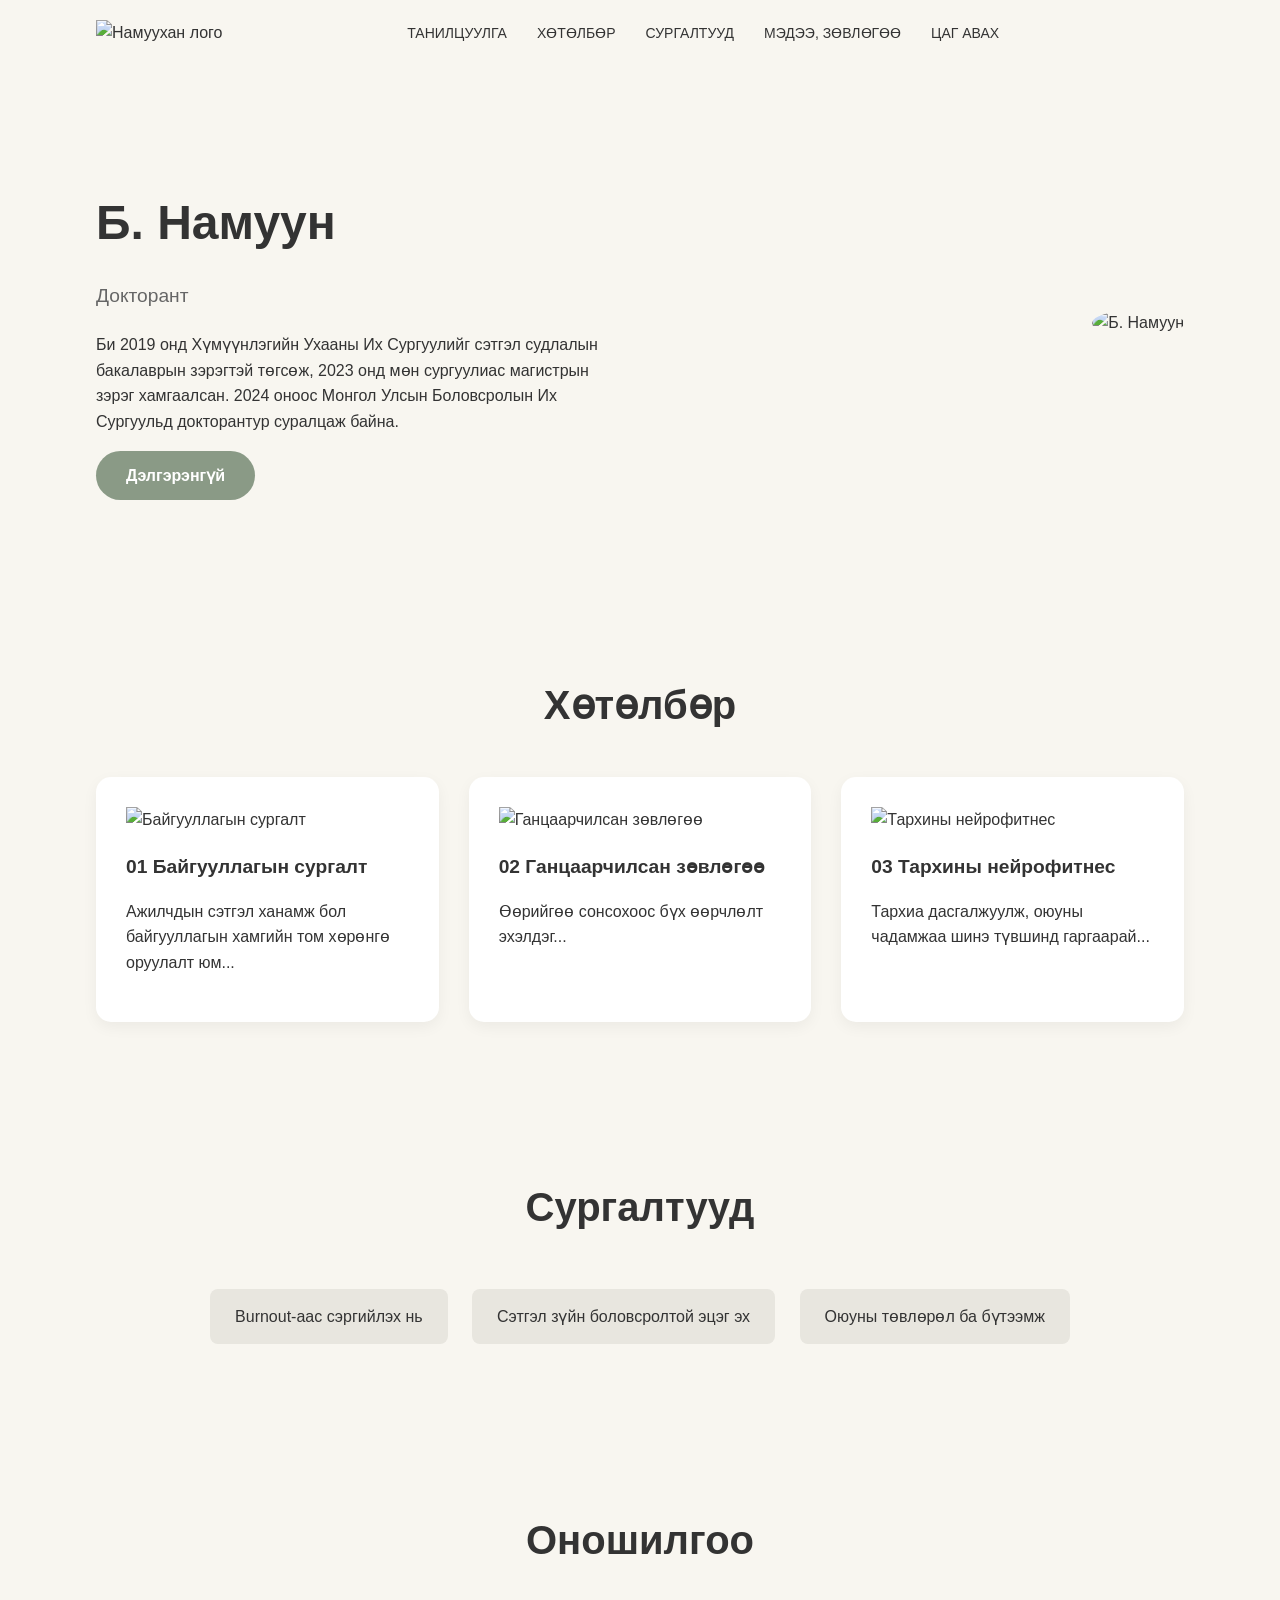
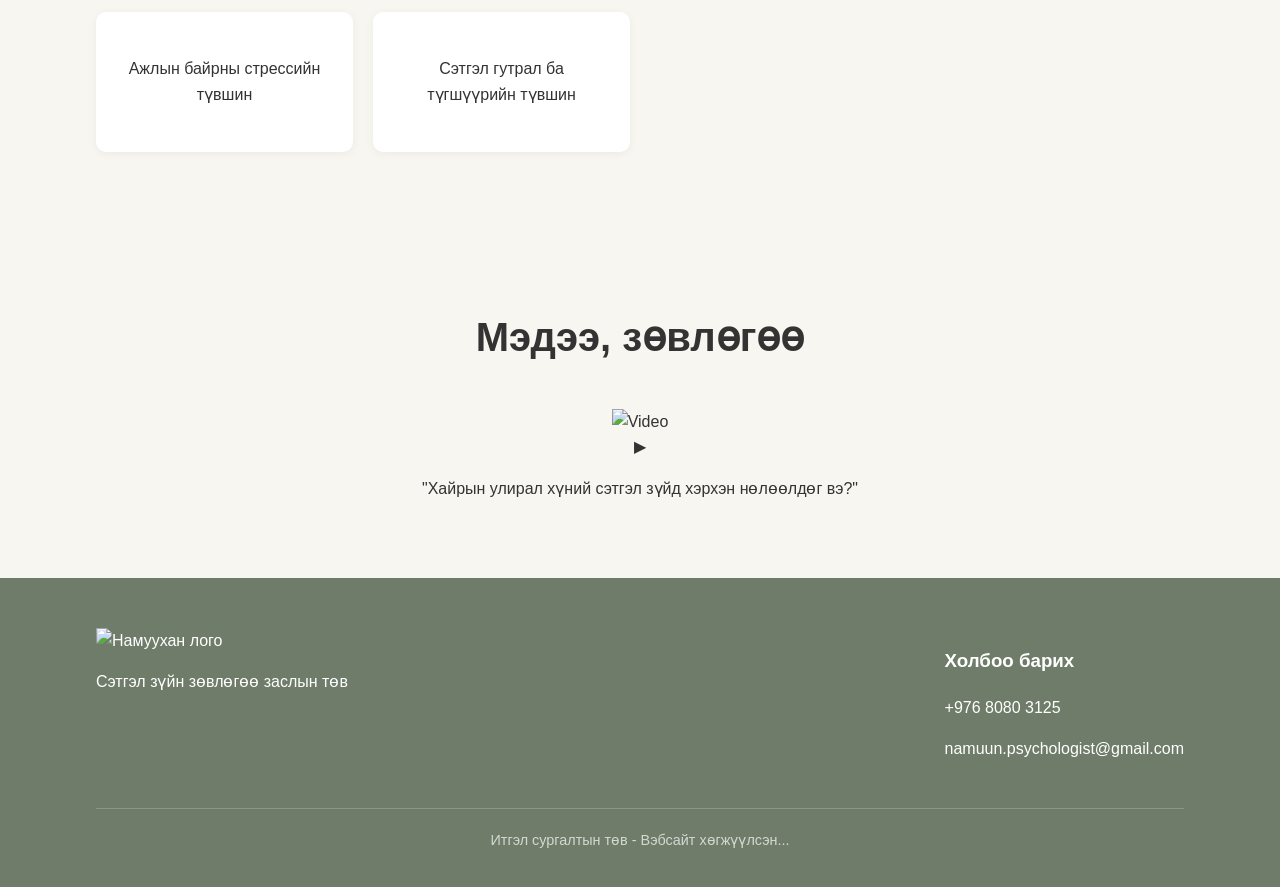
==== index.html @ 236f8590 "Fix file names and directory structure" ====
<!DOCTYPE html>
<html lang="mn">
<head>
    <meta charset="UTF-8">
    <meta name="viewport" content="width=device-width, initial-scale=1.0">
    <title>Намуухан Сэтгэл Зүйн Зөвлөгөө Заслын Төв</title>
    <link rel="stylesheet" href="style.css">
</head>
<body>

    <!-- Толгойн хэсэг (Header & Navigation) -->
    <header>
        <div class="container">
            <div class="logo">
                <img src="logo.png" alt="Намуухан лого"> <!-- Логоны зургийг энд оруулна -->
            </div>
            <nav>
                <ul>
                    <li><a href="#about">Танилцуулга</a></li>
                    <li><a href="#program">Хөтөлбөр</a></li>
                    <li><a href="#training">Сургалтууд</a></li>
                    <li><a href="#news">Мэдээ, зөвлөгөө</a></li>
                    <li><a href="#contact">Цаг авах</a></li>
                </ul>
            </nav>
            <div class="social-icons">
                 <!-- Сошиал медиа айконууд -->
                <a href="#"><i class="fab fa-facebook-f"></i></a>
                <a href="#"><i class="fab fa-instagram"></i></a>
            </div>
        </div>
    </header>

    <!-- Үндсэн хэсэг (Hero Section / Slider) -->
    <section id="hero">
        <div class="container hero-content">
             <div class="text-content">
                <h1>Б. Намуун</h1>
                <p class="subtitle">Докторант</p>
                <p>Би 2019 онд Хүмүүнлэгийн Ухааны Их Сургуулийг сэтгэл судлалын бакалаврын зэрэгтэй төгсөж, 2023 онд мөн сургуулиас магистрын зэрэг хамгаалсан. 2024 оноос Монгол Улсын Боловсролын Их Сургуульд докторантур суралцаж байна.</p>
                <a href="#" class="btn">Дэлгэрэнгүй</a>
             </div>
             <div class="image-content">
                 <img src="profile-image.png" alt="Б. Намуун"> <!-- Зургийг энд оруулна -->
             </div>
        </div>
        <!-- Слайдерын цэгүүд -->
        <div class="slider-dots">
            <span class="dot active"></span>
            <span class="dot"></span>
            <span class="dot"></span>
        </div>
    </section>

    <!-- Хөтөлбөр хэсэг (Programs) -->
    <section id="program">
        <div class="container">
            <h2>Хөтөлбөр</h2>
            <div class="program-grid">
                <!-- Хөтөлбөр 1 -->
                <div class="program-card">
                    <div class="icon">
                        <img src="icon1.png" alt="Байгууллагын сургалт"> <!-- Айкон зураг -->
                    </div>
                    <h3>01 Байгууллагын сургалт</h3>
                    <p>Ажилчдын сэтгэл ханамж бол байгууллагын хамгийн том хөрөнгө оруулалт юм...</p>
                </div>
                <!-- Хөтөлбөр 2 -->
                <div class="program-card">
                    <div class="icon">
                        <img src="icon2.png" alt="Ганцаарчилсан зөвлөгөө"> <!-- Айкон зураг -->
                    </div>
                    <h3>02 Ганцаарчилсан зөвлөгөө</h3>
                    <p>Өөрийгөө сонсохоос бүх өөрчлөлт эхэлдэг...</p>
                </div>
                <!-- Хөтөлбөр 3 -->
                <div class="program-card">
                    <div class="icon">
                        <img src="icon3.png" alt="Тархины нейрофитнес"> <!-- Айкон зураг -->
                    </div>
                    <h3>03 Тархины нейрофитнес</h3>
                    <p>Тархиа дасгалжуулж, оюуны чадамжаа шинэ түвшинд гаргаарай...</p>
                </div>
            </div>
        </div>
    </section>

    <!-- Сургалтууд хэсэг (Trainings) -->
    <section id="training">
        <div class="container">
             <h2>Сургалтууд</h2>
             <div class="training-buttons">
                 <a href="#" class="btn-outline">Burnout-аас сэргийлэх нь</a>
                 <a href="#" class="btn-outline">Сэтгэл зүйн боловсролтой эцэг эх</a>
                 <a href="#" class="btn-outline">Оюуны төвлөрөл ба бүтээмж</a>
                 <!-- Бусад товчнуудыг энд нэмнэ -->
             </div>
        </div>
    </section>

    <!-- Оношилгоо хэсэг (Diagnostics) -->
    <section id="diagnostics">
        <div class="container">
            <h2>Оношилгоо</h2>
            <div class="diagnostics-grid">
                <!-- Оношилгооны картууд -->
                <div class="diagnostic-card">Ажлын байрны стрессийн түвшин</div>
                <div class="diagnostic-card">Сэтгэл гутрал ба түгшүүрийн түвшин</div>
                <!-- Бусад картуудыг энд нэмнэ -->
            </div>
        </div>
    </section>

    <!-- Мэдээ, зөвлөгөө хэсэг (News & Tips) -->
    <section id="news">
        <div class="container">
            <h2>Мэдээ, зөвлөгөө</h2>
            <div class="news-slider">
                 <!-- Бичлэгүүдийн картууд -->
                 <div class="video-card">
                     <div class="video-thumbnail">
                         <img src="video1.jpg" alt="Video">
                         <div class="play-btn">▶</div>
                     </div>
                     <div class="video-info">
                         <p>"Хайрын улирал хүний сэтгэл зүйд хэрхэн нөлөөлдөг вэ?"</p>
                     </div>
                 </div>
                 <!-- Бусад картуудыг энд нэмнэ -->
            </div>
        </div>
    </section>

    <!-- Хөл хэсэг (Footer) -->
    <footer>
        <div class="container footer-content">
            <div class="footer-logo">
                 <img src="logo-white.png" alt="Намуухан лого">
                 <p>Сэтгэл зүйн зөвлөгөө заслын төв</p>
            </div>
            <div class="contact-info">
                <h3>Холбоо барих</h3>
                <p><i class="fas fa-phone"></i> +976 8080 3125</p>
                <p><i class="fas fa-envelope"></i> namuun.psychologist@gmail.com</p>
            </div>
        </div>
        <div class="footer-bottom">
            <p>Итгэл сургалтын төв - Вэбсайт хөгжүүлсэн...</p>
        </div>
    </footer>

</body>
</html>
---- style.css ----
/* Үндсэн тохиргоо */
:root {
    --primary-color: #f8f6f0; /* Дэвсгэр өнгө */
    --text-color: #333;
    --accent-color: #8a9a86; /* Ногоон туяатай өнгө */
    --bg-dark: #6e7c69; /* Footer өнгө */
}

body {
    font-family: 'Segoe UI', Tahoma, Geneva, Verdana, sans-serif;
    margin: 0;
    padding: 0;
    background-color: var(--primary-color);
    color: var(--text-color);
    line-height: 1.6;
}

.container {
    width: 85%;
    max-width: 1200px;
    margin: 0 auto;
}

/* Header */
header {
    padding: 20px 0;
    background-color: transparent;
}

header .container {
    display: flex;
    justify-content: space-between;
    align-items: center;
}

header nav ul {
    list-style: none;
    display: flex;
    gap: 30px;
    margin: 0;
    padding: 0;
}

header nav a {
    text-decoration: none;
    color: var(--text-color);
    font-weight: 500;
    font-size: 14px;
    text-transform: uppercase;
}

/* Товчлуурууд */
.btn {
    display: inline-block;
    padding: 12px 30px;
    background-color: var(--accent-color);
    color: white;
    text-decoration: none;
    border-radius: 25px;
    font-weight: bold;
}

.btn-outline {
    display: inline-block;
    padding: 15px 25px;
    background-color: #e8e6df;
    color: var(--text-color);
    text-decoration: none;
    border-radius: 8px;
    margin: 10px;
    text-align: center;
    border: none;
}

/* Hero Section */
#hero {
    padding: 80px 0;
}

.hero-content {
    display: flex;
    align-items: center;
    justify-content: space-between;
}

.hero-content .text-content {
    flex: 1;
    padding-right: 50px;
}

.hero-content h1 {
    font-size: 3rem;
    margin-bottom: 5px;
}

.hero-content .subtitle {
    font-size: 1.2rem;
    color: #666;
    margin-bottom: 20px;
}

.hero-content .image-content {
    flex: 1;
    text-align: right;
}

.hero-content .image-content img {
    max-width: 100%;
    border-radius: 50%; /* Зууван дугуй хэлбэр оруулах */
}

/* Хөтөлбөр хэсэг */
#program, #training, #diagnostics, #news {
    padding: 60px 0;
    text-align: center;
}

h2 {
    font-size: 2.5rem;
    margin-bottom: 40px;
}

.program-grid {
    display: flex;
    gap: 30px;
    justify-content: center;
}

.program-card {
    background: white;
    padding: 30px;
    border-radius: 15px;
    box-shadow: 0 5px 15px rgba(0,0,0,0.05);
    flex: 1;
    text-align: left;
}

.program-card h3 {
    font-size: 1.2rem;
    margin-bottom: 15px;
}

/* Оношилгоо хэсэг */
.diagnostics-grid {
    display: grid;
    grid-template-columns: repeat(4, 1fr);
    gap: 20px;
}

.diagnostic-card {
    background: white;
    padding: 20px;
    border-radius: 10px;
    box-shadow: 0 2px 10px rgba(0,0,0,0.05);
    display: flex;
    align-items: center;
    justify-content: center;
    height: 100px;
}

/* Footer */
footer {
    background-color: var(--bg-dark);
    color: white;
    padding: 50px 0 20px;
}

.footer-content {
    display: flex;
    justify-content: space-between;
    border-bottom: 1px solid rgba(255,255,255,0.2);
    padding-bottom: 30px;
    margin-bottom: 20px;
}

.footer-bottom {
    text-align: center;
    font-size: 0.9rem;
    opacity: 0.7;
}
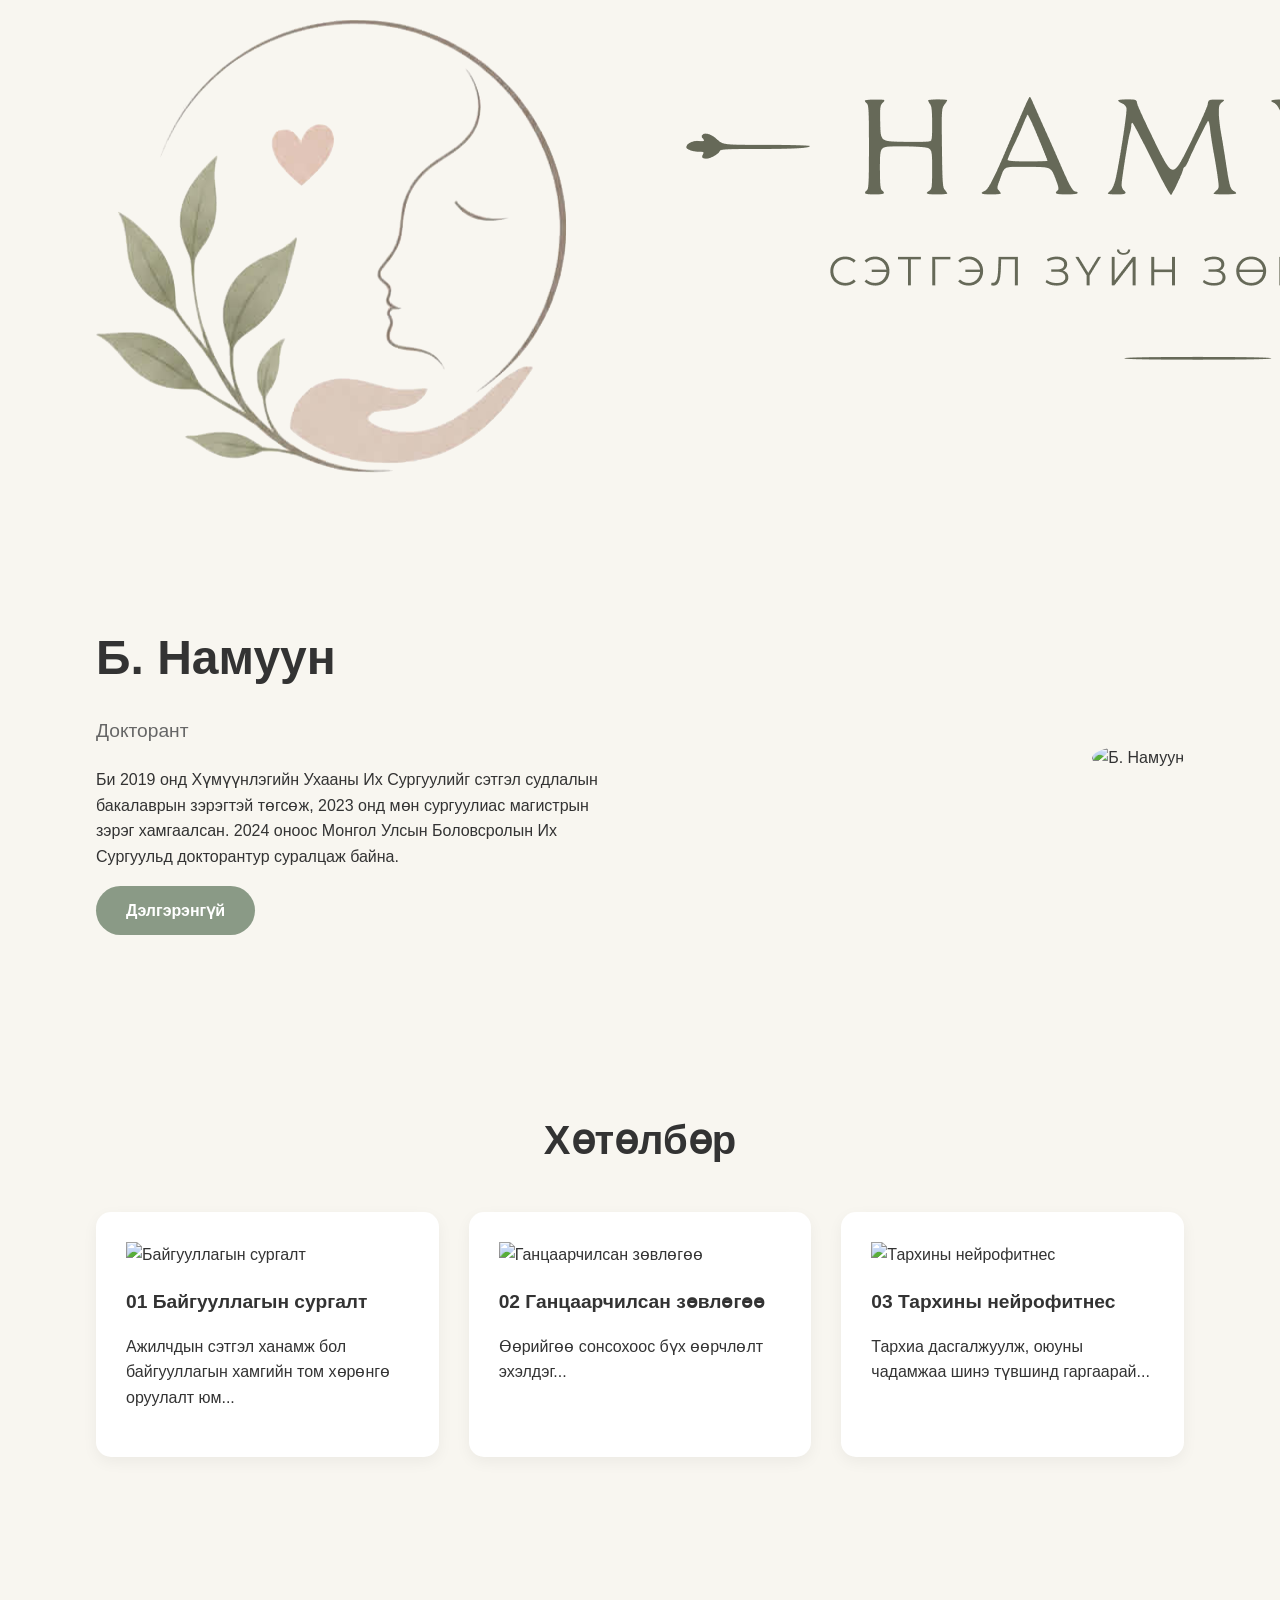
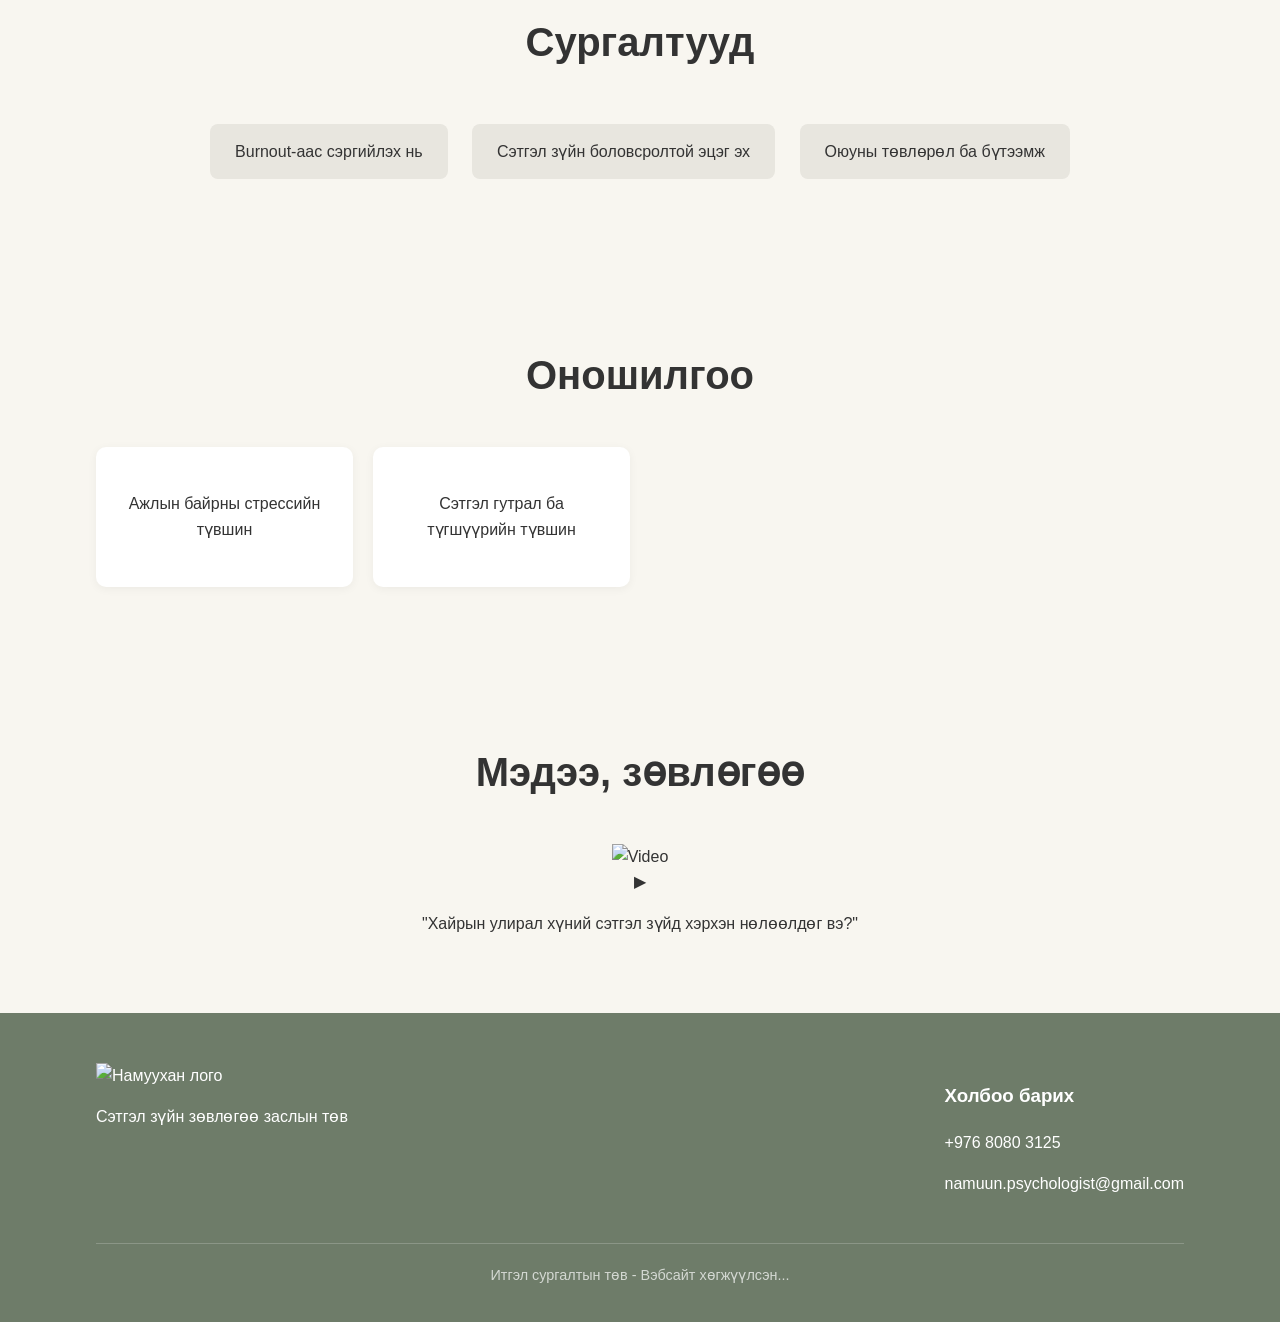
==== commit 5dcf3deb: "Update image file names and HTML paths" ====
--- a/index.html
+++ b/index.html
@@ -12,7 +12,7 @@
     <header>
         <div class="container">
             <div class="logo">
-                <img src="logo.png" alt="Намуухан лого"> <!-- Логоны зургийг энд оруулна -->
+                <img src="photo/logo.png" alt="Намуухан лого">
             </div>
             <nav>
                 <ul>
@@ -41,7 +41,7 @@
                 <a href="#" class="btn">Дэлгэрэнгүй</a>
              </div>
              <div class="image-content">
-                 <img src="profile-image.png" alt="Б. Намуун"> <!-- Зургийг энд оруулна -->
+                 <img src="photo/namuun.png" alt="Б. Намуун">
              </div>
         </div>
         <!-- Слайдерын цэгүүд -->
@@ -60,7 +60,7 @@
                 <!-- Хөтөлбөр 1 -->
                 <div class="program-card">
                     <div class="icon">
-                        <img src="icon1.png" alt="Байгууллагын сургалт"> <!-- Айкон зураг -->
+                        <img src="photo/training.png" alt="Байгууллагын сургалт">
                     </div>
                     <h3>01 Байгууллагын сургалт</h3>
                     <p>Ажилчдын сэтгэл ханамж бол байгууллагын хамгийн том хөрөнгө оруулалт юм...</p>
@@ -68,7 +68,7 @@
                 <!-- Хөтөлбөр 2 -->
                 <div class="program-card">
                     <div class="icon">
-                        <img src="icon2.png" alt="Ганцаарчилсан зөвлөгөө"> <!-- Айкон зураг -->
+                        <img src="photo/consulting.png" alt="Ганцаарчилсан зөвлөгөө">
                     </div>
                     <h3>02 Ганцаарчилсан зөвлөгөө</h3>
                     <p>Өөрийгөө сонсохоос бүх өөрчлөлт эхэлдэг...</p>
@@ -76,7 +76,7 @@
                 <!-- Хөтөлбөр 3 -->
                 <div class="program-card">
                     <div class="icon">
-                        <img src="icon3.png" alt="Тархины нейрофитнес"> <!-- Айкон зураг -->
+                        <img src="photo/neuro.png" alt="Тархины нейрофитнес">
                     </div>
                     <h3>03 Тархины нейрофитнес</h3>
                     <p>Тархиа дасгалжуулж, оюуны чадамжаа шинэ түвшинд гаргаарай...</p>
--- a/style.css
+++ b/style.css
@@ -177,4 +177,22 @@
     text-align: center;
     font-size: 0.9rem;
     opacity: 0.7;
+}
+
+/* 1. Анхны байдал болон зөөлөн шилжилт хийх тохиргоо */
+.course-item {
+    background-color: #e9e8e3; /* Одоо байгаа цайвар өнгө */
+    color: #333333; /* Текстийн өнгө */
+    padding: 20px 24px;
+    border-radius: 12px;
+    cursor: pointer; /* Маус очиход заагч гарын дүрстэй болох */
+    transition: all 0.3s ease; /* Өнгө ба хөдөлгөөн зөөлөн шилжих хугацаа */
+}
+
+/* 2. Маус очих (Hover) үеийн өнгө болон эффект */
+.course-item:hover {
+    background-color: #768879; /* Хулгана очиход солигдох ногоон эсвэл бараан өнгө */
+    color: #ffffff; /* Текстийн өнгө цагаан болж өөрчлөгдөх */
+    transform: translateY(-4px); /* Бага зэрэг дээшээ өргөгдөх эффект */
+    box-shadow: 0 6px 16px rgba(0, 0, 0, 0.1); /* Үл мэдэг сүүдэр суулгах */
 }
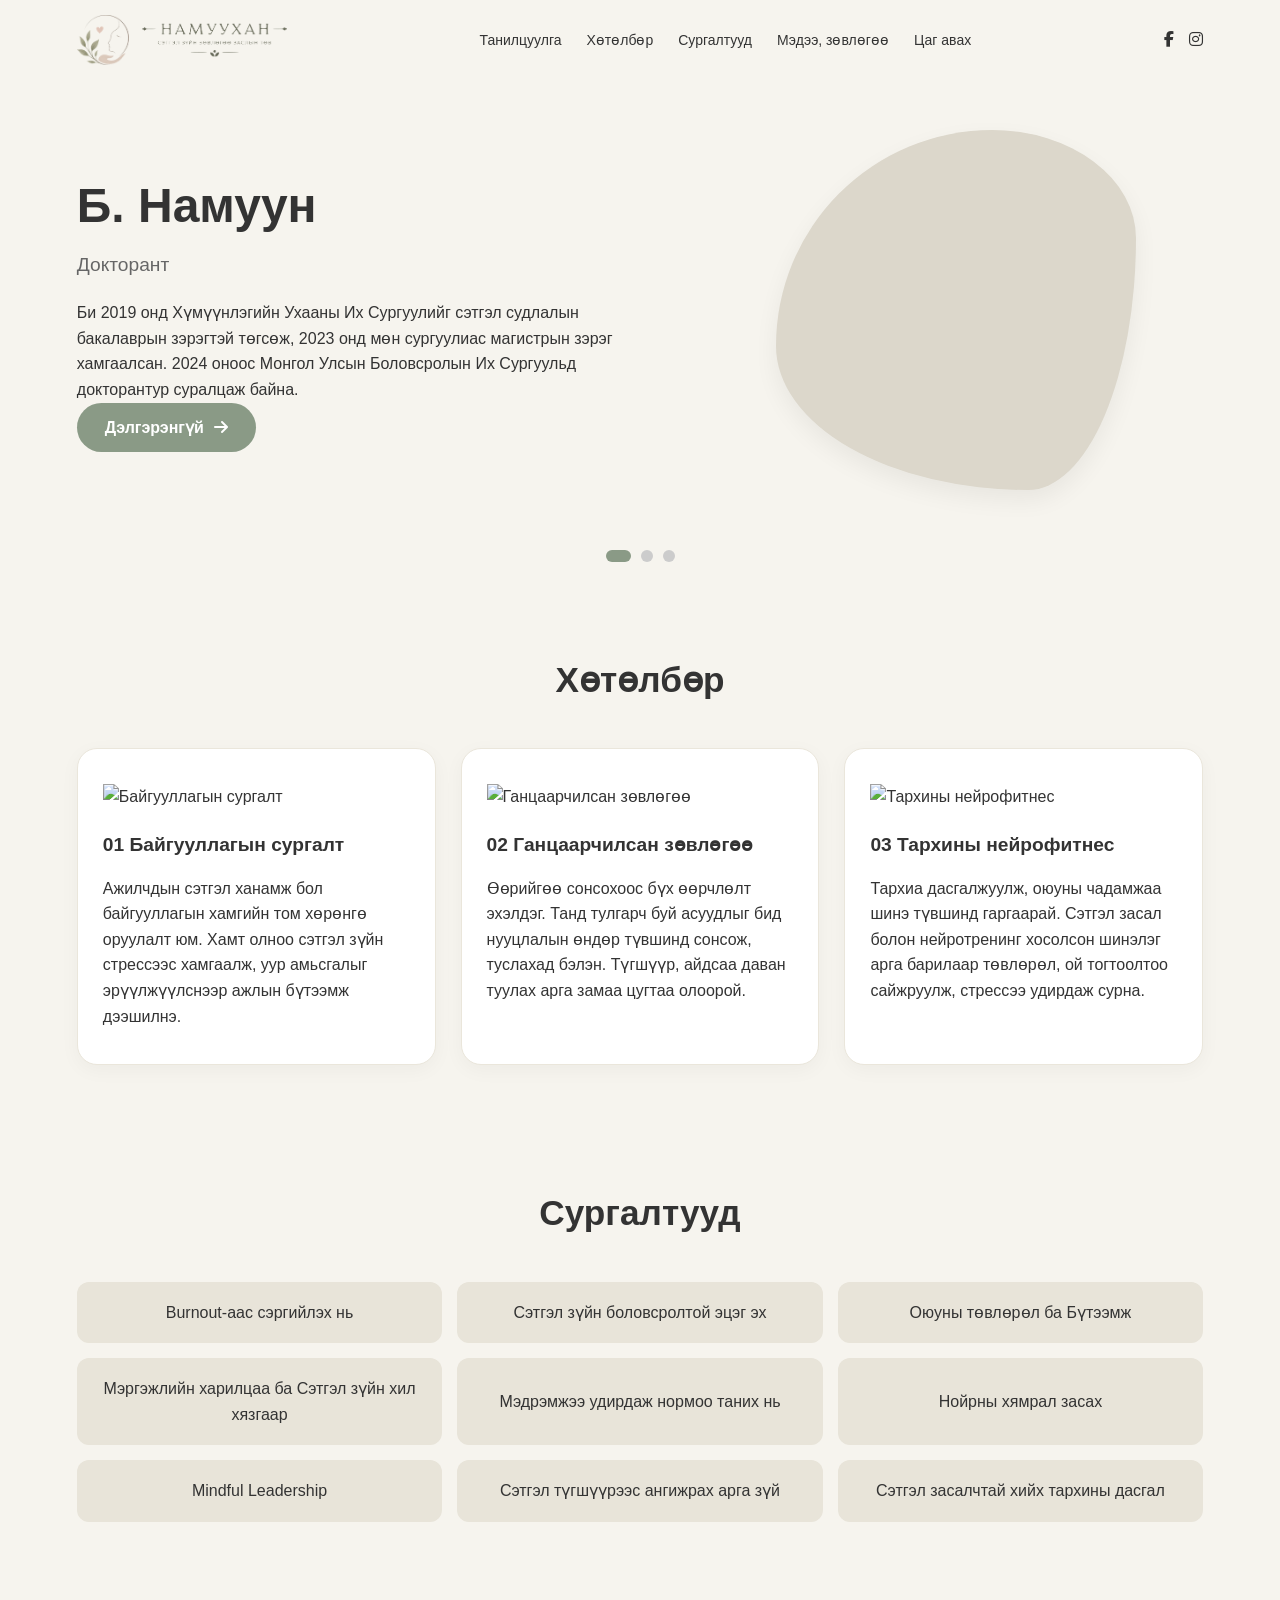
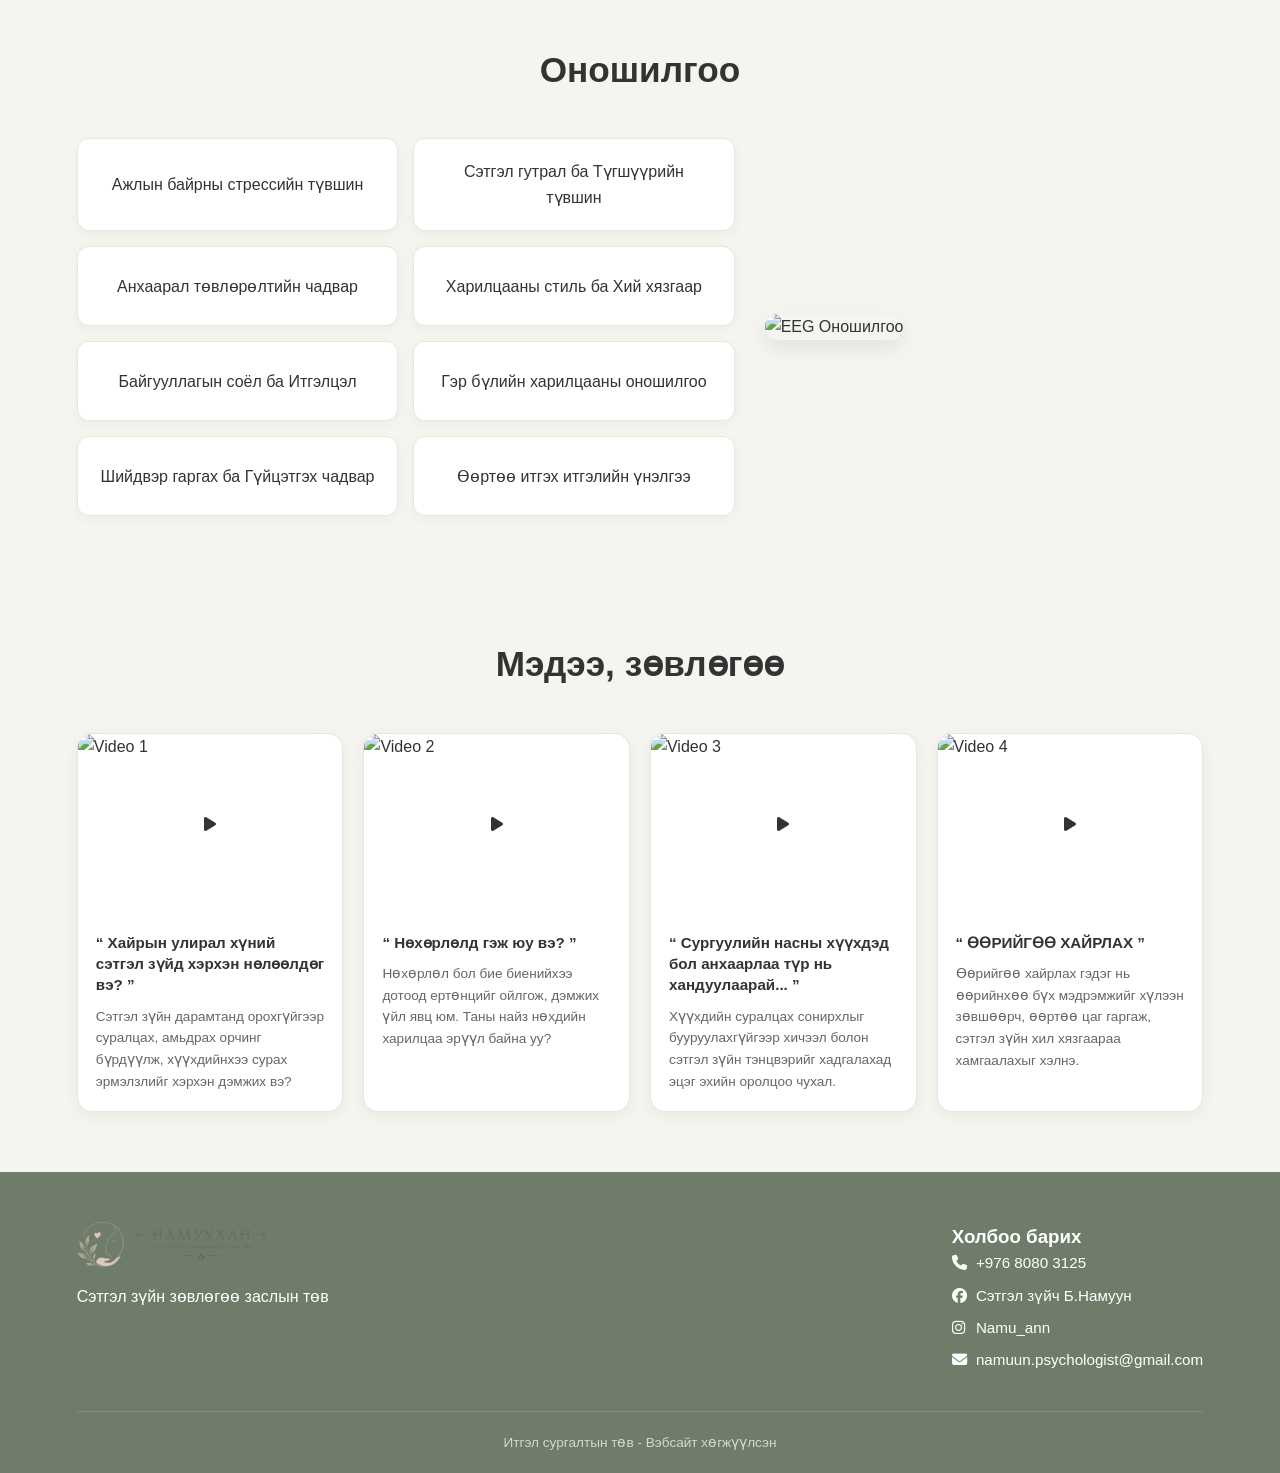
==== commit 17b1f544: "Complete redesign and functional slider" ====
--- a/index.html
+++ b/index.html
@@ -4,6 +4,8 @@
     <meta charset="UTF-8">
     <meta name="viewport" content="width=device-width, initial-scale=1.0">
     <title>Намуухан Сэтгэл Зүйн Зөвлөгөө Заслын Төв</title>
+    <!-- FontAwesome Айкон санг холбох -->
+    <link rel="stylesheet" href="https://cdnjs.cloudflare.com/ajax/libs/font-awesome/6.4.0/css/all.min.css">
     <link rel="stylesheet" href="style.css">
 </head>
 <body>
@@ -16,39 +18,77 @@
             </div>
             <nav>
                 <ul>
-                    <li><a href="#about">Танилцуулга</a></li>
+                    <li><a href="#hero">Танилцуулга</a></li>
                     <li><a href="#program">Хөтөлбөр</a></li>
                     <li><a href="#training">Сургалтууд</a></li>
                     <li><a href="#news">Мэдээ, зөвлөгөө</a></li>
-                    <li><a href="#contact">Цаг авах</a></li>
+                    <li><a href="https://docs.google.com/forms/d/e/1FAIpQLScm4KxN1kS_x_J6R3W-R_2_S1_1_S_S_S_S_S/viewform" target="_blank" class="nav-contact-btn">Цаг авах</a></li>
                 </ul>
             </nav>
             <div class="social-icons">
-                 <!-- Сошиал медиа айконууд -->
-                <a href="#"><i class="fab fa-facebook-f"></i></a>
-                <a href="#"><i class="fab fa-instagram"></i></a>
+                <a href="https://facebook.com" target="_blank"><i class="fab fa-facebook-f"></i></a>
+                <a href="https://instagram.com" target="_blank"><i class="fab fa-instagram"></i></a>
             </div>
         </div>
     </header>
 
     <!-- Үндсэн хэсэг (Hero Section / Slider) -->
     <section id="hero">
-        <div class="container hero-content">
-             <div class="text-content">
-                <h1>Б. Намуун</h1>
-                <p class="subtitle">Докторант</p>
-                <p>Би 2019 онд Хүмүүнлэгийн Ухааны Их Сургуулийг сэтгэл судлалын бакалаврын зэрэгтэй төгсөж, 2023 онд мөн сургуулиас магистрын зэрэг хамгаалсан. 2024 оноос Монгол Улсын Боловсролын Их Сургуульд докторантур суралцаж байна.</p>
-                <a href="#" class="btn">Дэлгэрэнгүй</a>
-             </div>
-             <div class="image-content">
-                 <img src="photo/namuun.png" alt="Б. Намуун">
-             </div>
-        </div>
+        <div class="container hero-slider-container">
+            <!-- Слайд 1: Профайл -->
+            <div class="hero-slide active">
+                <div class="text-content">
+                    <h1>Б. Намуун</h1>
+                    <p class="subtitle">Докторант</p>
+                    <p>Би 2019 онд Хүмүүнлэгийн Ухааны Их Сургуулийг сэтгэл судлалын бакалаврын зэрэгтэй төгсөж, 2023 онд мөн сургуулиас магистрын зэрэг хамгаалсан. 2024 оноос Монгол Улсын Боловсролын Их Сургуульд докторантур суралцаж байна.</p>
+                    <a href="#program" class="btn">Дэлгэрэнгүй <i class="fas fa-arrow-right"></i></a>
+                </div>
+                <div class="image-content">
+                    <div class="blob-frame">
+                        <img src="photo/namuun.png" alt="Б. Намуун">
+                    </div>
+                </div>
+            </div>
+
+            <!-- Слайд 2: Сэтгэл зүйн ярилцлага -->
+            <div class="hero-slide">
+                <div class="text-content">
+                    <h2>Сэтгэл зүйтэйгээ ярилцах нь дотор хүнтэйгээ холбогдох эхний алхам юм.</h2>
+                    <ul class="hero-list">
+                        <li>Та сүүлийн үед дотор хүнтэйгээ ярилцсан уу?</li>
+                        <li>Яагаад бухимдаад байгаагаа ойлгохгүй байна уу?</li>
+                        <li>Таны сэтгэл тавгүй, тодорхойгүй мэдрэмж төрөөд байна уу?</li>
+                        <li>"Би яг юу хүсээд байна" гэсэн асуултад хариулах хэцүү байна уу?</li>
+                    </ul>
+                    <a href="https://docs.google.com/forms/d/e/1FAIpQLScm4KxN1kS_x_J6R3W-R_2_S1_1_S_S_S_S_S/viewform" target="_blank" class="btn">Дэлгэрэнгүй <i class="fas fa-arrow-right"></i></a>
+                </div>
+                <div class="image-content">
+                    <div class="blob-frame">
+                        <img src="photo/slide2.png" alt="Сэтгэл зүй">
+                    </div>
+                </div>
+            </div>
+
+            <!-- Слайд 3: Төвийн танилцуулга -->
+            <div class="hero-slide">
+                <div class="text-content">
+                    <h2>Намуухан сэтгэл зүйн зөвлөгөө заслын төв</h2>
+                    <p>Бид хүнийг зөвхөн <strong>"ОНОШЛОХ"</strong> биш, кариер тухайн хүний дотоод нөөц боломжийг нээж, сэтгэл зүйн дархлааг тогтоож, амьдралын чанарыг сайжруулахад чиглэсэн мэргэжлийн зөвлөгөө, засал үйлчилгээ үзүүлдэг.</p>
+                    <a href="https://docs.google.com/forms/d/e/1FAIpQLScm4KxN1kS_x_J6R3W-R_2_S1_1_S_S_S_S_S/viewform" target="_blank" class="btn">Дэлгэрэнгүй <i class="fas fa-arrow-right"></i></a>
+                </div>
+                <div class="image-content">
+                    <div class="blob-frame">
+                        <img src="photo/slide3.png" alt="Төвийн байр">
+                    </div>
+                </div>
+            </div>
+        </div>
+
         <!-- Слайдерын цэгүүд -->
         <div class="slider-dots">
-            <span class="dot active"></span>
-            <span class="dot"></span>
-            <span class="dot"></span>
+            <span class="dot active" onclick="setSlide(0)"></span>
+            <span class="dot" onclick="setSlide(1)"></span>
+            <span class="dot" onclick="setSlide(2)"></span>
         </div>
     </section>
 
@@ -57,29 +97,26 @@
         <div class="container">
             <h2>Хөтөлбөр</h2>
             <div class="program-grid">
-                <!-- Хөтөлбөр 1 -->
                 <div class="program-card">
                     <div class="icon">
                         <img src="photo/training.png" alt="Байгууллагын сургалт">
                     </div>
                     <h3>01 Байгууллагын сургалт</h3>
-                    <p>Ажилчдын сэтгэл ханамж бол байгууллагын хамгийн том хөрөнгө оруулалт юм...</p>
-                </div>
-                <!-- Хөтөлбөр 2 -->
+                    <p>Ажилчдын сэтгэл ханамж бол байгууллагын хамгийн том хөрөнгө оруулалт юм. Хамт олноо сэтгэл зүйн стрессээс хамгаалж, уур амьсгалыг эрүүлжүүлснээр ажлын бүтээмж дээшилнэ.</p>
+                </div>
                 <div class="program-card">
                     <div class="icon">
                         <img src="photo/consulting.png" alt="Ганцаарчилсан зөвлөгөө">
                     </div>
                     <h3>02 Ганцаарчилсан зөвлөгөө</h3>
-                    <p>Өөрийгөө сонсохоос бүх өөрчлөлт эхэлдэг...</p>
-                </div>
-                <!-- Хөтөлбөр 3 -->
+                    <p>Өөрийгөө сонсохоос бүх өөрчлөлт эхэлдэг. Танд тулгарч буй асуудлыг бид нууцлалын өндөр түвшинд сонсож, туслахад бэлэн. Түгшүүр, айдсаа даван туулах арга замаа цугтаа олоорой.</p>
+                </div>
                 <div class="program-card">
                     <div class="icon">
                         <img src="photo/neuro.png" alt="Тархины нейрофитнес">
                     </div>
                     <h3>03 Тархины нейрофитнес</h3>
-                    <p>Тархиа дасгалжуулж, оюуны чадамжаа шинэ түвшинд гаргаарай...</p>
+                    <p>Тархиа дасгалжуулж, оюуны чадамжаа шинэ түвшинд гаргаарай. Сэтгэл засал болон нейротренинг хосолсон шинэлэг арга барилаар төвлөрөл, ой тогтоолтоо сайжруулж, стрессээ удирдаж сурна.</p>
                 </div>
             </div>
         </div>
@@ -89,11 +126,16 @@
     <section id="training">
         <div class="container">
              <h2>Сургалтууд</h2>
-             <div class="training-buttons">
+             <div class="training-grid">
                  <a href="#" class="btn-outline">Burnout-аас сэргийлэх нь</a>
                  <a href="#" class="btn-outline">Сэтгэл зүйн боловсролтой эцэг эх</a>
-                 <a href="#" class="btn-outline">Оюуны төвлөрөл ба бүтээмж</a>
-                 <!-- Бусад товчнуудыг энд нэмнэ -->
+                 <a href="#" class="btn-outline">Оюуны төвлөрөл ба Бүтээмж</a>
+                 <a href="#" class="btn-outline">Мэргэжлийн харилцаа ба Сэтгэл зүйн хил хязгаар</a>
+                 <a href="#" class="btn-outline">Мэдрэмжээ удирдаж нормоо таних нь</a>
+                 <a href="#" class="btn-outline">Нойрны хямрал засах</a>
+                 <a href="#" class="btn-outline">Mindful Leadership</a>
+                 <a href="#" class="btn-outline">Сэтгэл түгшүүрээс ангижрах арга зүй</a>
+                 <a href="#" class="btn-outline">Сэтгэл засалчтай хийх тархины дасгал</a>
              </div>
         </div>
     </section>
@@ -102,31 +144,72 @@
     <section id="diagnostics">
         <div class="container">
             <h2>Оношилгоо</h2>
-            <div class="diagnostics-grid">
-                <!-- Оношилгооны картууд -->
-                <div class="diagnostic-card">Ажлын байрны стрессийн түвшин</div>
-                <div class="diagnostic-card">Сэтгэл гутрал ба түгшүүрийн түвшин</div>
-                <!-- Бусад картуудыг энд нэмнэ -->
-            </div>
-        </div>
-    </section>
-
-    <!-- Мэдээ, зөвлөгөө хэсэг (News & Tips) -->
+            <div class="diagnostics-wrapper">
+                <div class="diagnostics-grid">
+                    <div class="diagnostic-card">Ажлын байрны стрессийн түвшин</div>
+                    <div class="diagnostic-card">Сэтгэл гутрал ба Түгшүүрийн түвшин</div>
+                    <div class="diagnostic-card">Анхаарал төвлөрөлтийн чадвар</div>
+                    <div class="diagnostic-card">Харилцааны стиль ба Хий хязгаар</div>
+                    <div class="diagnostic-card">Байгууллагын соёл ба Итгэлцэл</div>
+                    <div class="diagnostic-card">Гэр бүлийн харилцааны оношилгоо</div>
+                    <div class="diagnostic-card">Шийдвэр гаргах ба Гүйцэтгэх чадвар</div>
+                    <div class="diagnostic-card">Өөртөө итгэх итгэлийн үнэлгээ</div>
+                </div>
+                <div class="diagnostics-image">
+                    <img src="photo/neuro-screen.png" alt="EEG Оношилгоо">
+                </div>
+            </div>
+        </div>
+    </section>
+
+    <!-- Мэдээ, зөвлөгөө хэсэг (News & Videos) -->
     <section id="news">
         <div class="container">
             <h2>Мэдээ, зөвлөгөө</h2>
-            <div class="news-slider">
-                 <!-- Бичлэгүүдийн картууд -->
-                 <div class="video-card">
-                     <div class="video-thumbnail">
-                         <img src="video1.jpg" alt="Video">
-                         <div class="play-btn">▶</div>
-                     </div>
-                     <div class="video-info">
-                         <p>"Хайрын улирал хүний сэтгэл зүйд хэрхэн нөлөөлдөг вэ?"</p>
-                     </div>
-                 </div>
-                 <!-- Бусад картуудыг энд нэмнэ -->
+            <div class="news-grid">
+                 <div class="video-card">
+                     <div class="video-thumbnail">
+                         <img src="photo/video1.png" alt="Video 1">
+                         <div class="play-btn"><i class="fas fa-play"></i></div>
+                     </div>
+                     <div class="video-info">
+                         <h3>“ Хайрын улирал хүний сэтгэл зүйд хэрхэн нөлөөлдөг вэ? ”</h3>
+                         <p>Сэтгэл зүйн дарамтанд орохгүйгээр суралцах, амьдрах орчинг бүрдүүлж, хүүхдийнхээ сурах эрмэлзлийг хэрхэн дэмжих вэ?</p>
+                     </div>
+                 </div>
+
+                 <div class="video-card">
+                     <div class="video-thumbnail">
+                         <img src="photo/video2.png" alt="Video 2">
+                         <div class="play-btn"><i class="fas fa-play"></i></div>
+                     </div>
+                     <div class="video-info">
+                         <h3>“ Нөхөрлөлд гэж юу вэ? ”</h3>
+                         <p>Нөхөрлөл бол бие биенийхээ дотоод ертөнцийг ойлгож, дэмжих үйл явц юм. Таны найз нөхдийн харилцаа эрүүл байна уу?</p>
+                     </div>
+                 </div>
+
+                 <div class="video-card">
+                     <div class="video-thumbnail">
+                         <img src="photo/video3.png" alt="Video 3">
+                         <div class="play-btn"><i class="fas fa-play"></i></div>
+                     </div>
+                     <div class="video-info">
+                         <h3>“ Сургуулийн насны хүүхдэд бол анхаарлаа түр нь хандуулаарай... ”</h3>
+                         <p>Хүүхдийн суралцах сонирхлыг бууруулахгүйгээр хичээл болон сэтгэл зүйн тэнцвэрийг хадгалахад эцэг эхийн оролцоо чухал.</p>
+                     </div>
+                 </div>
+
+                 <div class="video-card">
+                     <div class="video-thumbnail">
+                         <img src="photo/video4.png" alt="Video 4">
+                         <div class="play-btn"><i class="fas fa-play"></i></div>
+                     </div>
+                     <div class="video-info">
+                         <h3>“ ӨӨРИЙГӨӨ ХАЙРЛАХ ”</h3>
+                         <p>Өөрийгөө хайрлах гэдэг нь өөрийнхөө бүх мэдрэмжийг хүлээн зөвшөөрч, өөртөө цаг гаргаж, сэтгэл зүйн хил хязгаараа хамгаалахыг хэлнэ.</p>
+                     </div>
+                 </div>
             </div>
         </div>
     </section>
@@ -135,19 +218,23 @@
     <footer>
         <div class="container footer-content">
             <div class="footer-logo">
-                 <img src="logo-white.png" alt="Намуухан лого">
+                 <img src="photo/logo.png" alt="Намуухан лого">
                  <p>Сэтгэл зүйн зөвлөгөө заслын төв</p>
             </div>
             <div class="contact-info">
                 <h3>Холбоо барих</h3>
                 <p><i class="fas fa-phone"></i> +976 8080 3125</p>
+                <p><i class="fab fa-facebook"></i> Сэтгэл зүйч Б.Намуун</p>
+                <p><i class="fab fa-instagram"></i> Namu_ann</p>
                 <p><i class="fas fa-envelope"></i> namuun.psychologist@gmail.com</p>
             </div>
         </div>
         <div class="footer-bottom">
-            <p>Итгэл сургалтын төв - Вэбсайт хөгжүүлсэн...</p>
+            <p>Итгэл сургалтын төв - Вэбсайт хөгжүүлсэн</p>
         </div>
     </footer>
 
+    <!-- JavaScript холбох -->
+    <script src="script.js"></script>
 </body>
 </html>
--- a/style.css
+++ b/style.css
@@ -1,29 +1,35 @@
 /* Үндсэн тохиргоо */
 :root {
-    --primary-color: #f8f6f0; /* Дэвсгэр өнгө */
-    --text-color: #333;
-    --accent-color: #8a9a86; /* Ногоон туяатай өнгө */
+    --primary-color: #f6f4ee; /* Дэвсгэр цайвар шар өнгө */
+    --text-color: #333333;
+    --accent-color: #8a9a86; /* Ногоон өнгө */
+    --accent-hover: #6e7c69;
+    --bg-card: #ffffff;
     --bg-dark: #6e7c69; /* Footer өнгө */
+}
+
+* {
+    box-sizing: border-box;
+    margin: 0;
+    padding: 0;
 }
 
 body {
     font-family: 'Segoe UI', Tahoma, Geneva, Verdana, sans-serif;
-    margin: 0;
-    padding: 0;
     background-color: var(--primary-color);
     color: var(--text-color);
     line-height: 1.6;
 }
 
 .container {
-    width: 85%;
+    width: 88%;
     max-width: 1200px;
     margin: 0 auto;
 }
 
 /* Header */
 header {
-    padding: 20px 0;
+    padding: 15px 0;
     background-color: transparent;
 }
 
@@ -31,14 +37,19 @@
     display: flex;
     justify-content: space-between;
     align-items: center;
+}
+
+.logo img {
+    height: 50px;
+    width: auto;
+    display: block;
 }
 
 header nav ul {
     list-style: none;
     display: flex;
-    gap: 30px;
-    margin: 0;
-    padding: 0;
+    gap: 25px;
+    align-items: center;
 }
 
 header nav a {
@@ -46,93 +57,170 @@
     color: var(--text-color);
     font-weight: 500;
     font-size: 14px;
-    text-transform: uppercase;
+}
+
+.social-icons {
+    display: flex;
+    gap: 15px;
+}
+
+.social-icons a {
+    color: var(--text-color);
+    font-size: 16px;
+    text-decoration: none;
+}
+
+/* Hero Section & Slider */
+#hero {
+    padding: 50px 0 30px;
+}
+
+.hero-slider-container {
+    position: relative;
+    min-height: 400px;
+}
+
+.hero-slide {
+    display: none;
+    align-items: center;
+    justify-content: space-between;
+    opacity: 0;
+    transition: opacity 0.5s ease-in-out;
+}
+
+.hero-slide.active {
+    display: flex;
+    opacity: 1;
+}
+
+.hero-slide .text-content {
+    flex: 1.2;
+    padding-right: 40px;
+}
+
+.hero-slide h1 {
+    font-size: 3rem;
+    margin-bottom: 5px;
+}
+
+.hero-slide h2 {
+    font-size: 2.2rem;
+    margin-bottom: 20px;
+    text-align: left;
+    line-height: 1.3;
+}
+
+.hero-slide .subtitle {
+    font-size: 1.2rem;
+    color: #666;
+    margin-bottom: 20px;
+}
+
+.hero-list {
+    margin-bottom: 25px;
+    padding-left: 20px;
+}
+
+.hero-list li {
+    margin-bottom: 8px;
+}
+
+.hero-slide .image-content {
+    flex: 1;
+    display: flex;
+    justify-content: center;
+}
+
+/* Blob / Органик хүрээтэй зураг */
+.blob-frame {
+    width: 360px;
+    height: 360px;
+    background-color: #dcd7cb;
+    border-radius: 60% 40% 30% 70% / 60% 30% 70% 40%;
+    overflow: hidden;
+    box-shadow: 0 10px 25px rgba(0,0,0,0.06);
+    display: flex;
+    align-items: center;
+    justify-content: center;
+}
+
+.blob-frame img {
+    width: 100%;
+    height: 100%;
+    object-fit: cover;
 }
 
 /* Товчлуурууд */
 .btn {
-    display: inline-block;
-    padding: 12px 30px;
+    display: inline-flex;
+    align-items: center;
+    gap: 10px;
+    padding: 12px 28px;
     background-color: var(--accent-color);
     color: white;
     text-decoration: none;
     border-radius: 25px;
-    font-weight: bold;
-}
-
-.btn-outline {
-    display: inline-block;
-    padding: 15px 25px;
-    background-color: #e8e6df;
-    color: var(--text-color);
-    text-decoration: none;
-    border-radius: 8px;
-    margin: 10px;
-    text-align: center;
-    border: none;
-}
-
-/* Hero Section */
-#hero {
-    padding: 80px 0;
-}
-
-.hero-content {
-    display: flex;
-    align-items: center;
-    justify-content: space-between;
-}
-
-.hero-content .text-content {
-    flex: 1;
-    padding-right: 50px;
-}
-
-.hero-content h1 {
-    font-size: 3rem;
-    margin-bottom: 5px;
-}
-
-.hero-content .subtitle {
-    font-size: 1.2rem;
-    color: #666;
-    margin-bottom: 20px;
-}
-
-.hero-content .image-content {
-    flex: 1;
-    text-align: right;
-}
-
-.hero-content .image-content img {
-    max-width: 100%;
-    border-radius: 50%; /* Зууван дугуй хэлбэр оруулах */
+    font-weight: 600;
+    transition: all 0.3s ease;
+}
+
+.btn:hover {
+    background-color: var(--accent-hover);
+    transform: translateY(-2px);
+}
+
+/* Slider Dots */
+.slider-dots {
+    display: flex;
+    justify-content: center;
+    gap: 10px;
+    margin-top: 20px;
+}
+
+.dot {
+    width: 12px;
+    height: 12px;
+    background-color: #ccc;
+    border-radius: 50%;
+    cursor: pointer;
+    transition: background-color 0.3s ease;
+}
+
+.dot.active {
+    background-color: var(--accent-color);
+    width: 25px;
+    border-radius: 10px;
 }
 
 /* Хөтөлбөр хэсэг */
 #program, #training, #diagnostics, #news {
     padding: 60px 0;
+}
+
+h2 {
+    font-size: 2.2rem;
     text-align: center;
-}
-
-h2 {
-    font-size: 2.5rem;
     margin-bottom: 40px;
 }
 
 .program-grid {
     display: flex;
-    gap: 30px;
-    justify-content: center;
+    gap: 25px;
 }
 
 .program-card {
-    background: white;
-    padding: 30px;
-    border-radius: 15px;
-    box-shadow: 0 5px 15px rgba(0,0,0,0.05);
+    background: var(--bg-card);
+    padding: 35px 25px;
+    border-radius: 20px;
+    box-shadow: 0 5px 20px rgba(0,0,0,0.04);
     flex: 1;
-    text-align: left;
+    border: 1px solid #eae6db;
+}
+
+.program-card .icon img {
+    width: 50px;
+    height: 50px;
+    margin-bottom: 20px;
 }
 
 .program-card h3 {
@@ -140,22 +228,129 @@
     margin-bottom: 15px;
 }
 
-/* Оношилгоо хэсэг */
+/* Сургалтууд хэсэг */
+.training-grid {
+    display: grid;
+    grid-template-columns: repeat(3, 1fr);
+    gap: 15px;
+}
+
+.btn-outline {
+    display: flex;
+    align-items: center;
+    justify-content: center;
+    padding: 18px 20px;
+    background-color: #e8e4d9;
+    color: var(--text-color);
+    text-decoration: none;
+    border-radius: 12px;
+    text-align: center;
+    font-weight: 500;
+    transition: all 0.3s ease;
+}
+
+.btn-outline:hover {
+    background-color: var(--accent-color);
+    color: white;
+    transform: translateY(-3px);
+    box-shadow: 0 6px 15px rgba(0,0,0,0.1);
+}
+
+/* Оношилгоо хэсэг (2 Багана) */
+.diagnostics-wrapper {
+    display: flex;
+    gap: 30px;
+    align-items: center;
+}
+
 .diagnostics-grid {
+    display: grid;
+    grid-template-columns: repeat(2, 1fr);
+    gap: 15px;
+    flex: 1.5;
+}
+
+.diagnostic-card {
+    background: var(--bg-card);
+    padding: 20px;
+    border-radius: 12px;
+    box-shadow: 0 3px 12px rgba(0,0,0,0.04);
+    display: flex;
+    align-items: center;
+    justify-content: center;
+    text-align: center;
+    min-height: 80px;
+    font-weight: 500;
+    border: 1px solid #eae6db;
+}
+
+.diagnostics-image {
+    flex: 1;
+}
+
+.diagnostics-image img {
+    width: 100%;
+    border-radius: 20px;
+    box-shadow: 0 8px 20px rgba(0,0,0,0.08);
+}
+
+/* Мэдээ, зөвлөгөө (Видео картууд) */
+.news-grid {
     display: grid;
     grid-template-columns: repeat(4, 1fr);
     gap: 20px;
 }
 
-.diagnostic-card {
-    background: white;
-    padding: 20px;
-    border-radius: 10px;
-    box-shadow: 0 2px 10px rgba(0,0,0,0.05);
-    display: flex;
-    align-items: center;
-    justify-content: center;
-    height: 100px;
+.video-card {
+    background: var(--bg-card);
+    border-radius: 15px;
+    overflow: hidden;
+    box-shadow: 0 4px 15px rgba(0,0,0,0.05);
+    border: 1px solid #eae6db;
+}
+
+.video-thumbnail {
+    position: relative;
+    width: 100%;
+    height: 180px;
+}
+
+.video-thumbnail img {
+    width: 100%;
+    height: 100%;
+    object-fit: cover;
+}
+
+.play-btn {
+    position: absolute;
+    top: 50%;
+    left: 50%;
+    transform: translate(-50%, -50%);
+    width: 45px;
+    height: 45px;
+    background: rgba(255,255,255,0.85);
+    border-radius: 50%;
+    display: flex;
+    align-items: center;
+    justify-content: center;
+    color: #333;
+    font-size: 16px;
+    cursor: pointer;
+}
+
+.video-info {
+    padding: 18px;
+}
+
+.video-info h3 {
+    font-size: 0.95rem;
+    margin-bottom: 10px;
+    line-height: 1.4;
+}
+
+.video-info p {
+    font-size: 0.85rem;
+    color: #666;
 }
 
 /* Footer */
@@ -168,31 +363,27 @@
 .footer-content {
     display: flex;
     justify-content: space-between;
-    border-bottom: 1px solid rgba(255,255,255,0.2);
+    border-bottom: 1px solid rgba(255,255,255,0.15);
     padding-bottom: 30px;
     margin-bottom: 20px;
 }
 
+.footer-logo img {
+    height: 45px;
+    margin-bottom: 10px;
+}
+
+.contact-info p {
+    margin-bottom: 8px;
+    font-size: 0.95rem;
+}
+
+.contact-info i {
+    width: 20px;
+}
+
 .footer-bottom {
     text-align: center;
-    font-size: 0.9rem;
+    font-size: 0.85rem;
     opacity: 0.7;
-}
-
-/* 1. Анхны байдал болон зөөлөн шилжилт хийх тохиргоо */
-.course-item {
-    background-color: #e9e8e3; /* Одоо байгаа цайвар өнгө */
-    color: #333333; /* Текстийн өнгө */
-    padding: 20px 24px;
-    border-radius: 12px;
-    cursor: pointer; /* Маус очиход заагч гарын дүрстэй болох */
-    transition: all 0.3s ease; /* Өнгө ба хөдөлгөөн зөөлөн шилжих хугацаа */
-}
-
-/* 2. Маус очих (Hover) үеийн өнгө болон эффект */
-.course-item:hover {
-    background-color: #768879; /* Хулгана очиход солигдох ногоон эсвэл бараан өнгө */
-    color: #ffffff; /* Текстийн өнгө цагаан болж өөрчлөгдөх */
-    transform: translateY(-4px); /* Бага зэрэг дээшээ өргөгдөх эффект */
-    box-shadow: 0 6px 16px rgba(0, 0, 0, 0.1); /* Үл мэдэг сүүдэр суулгах */
 }
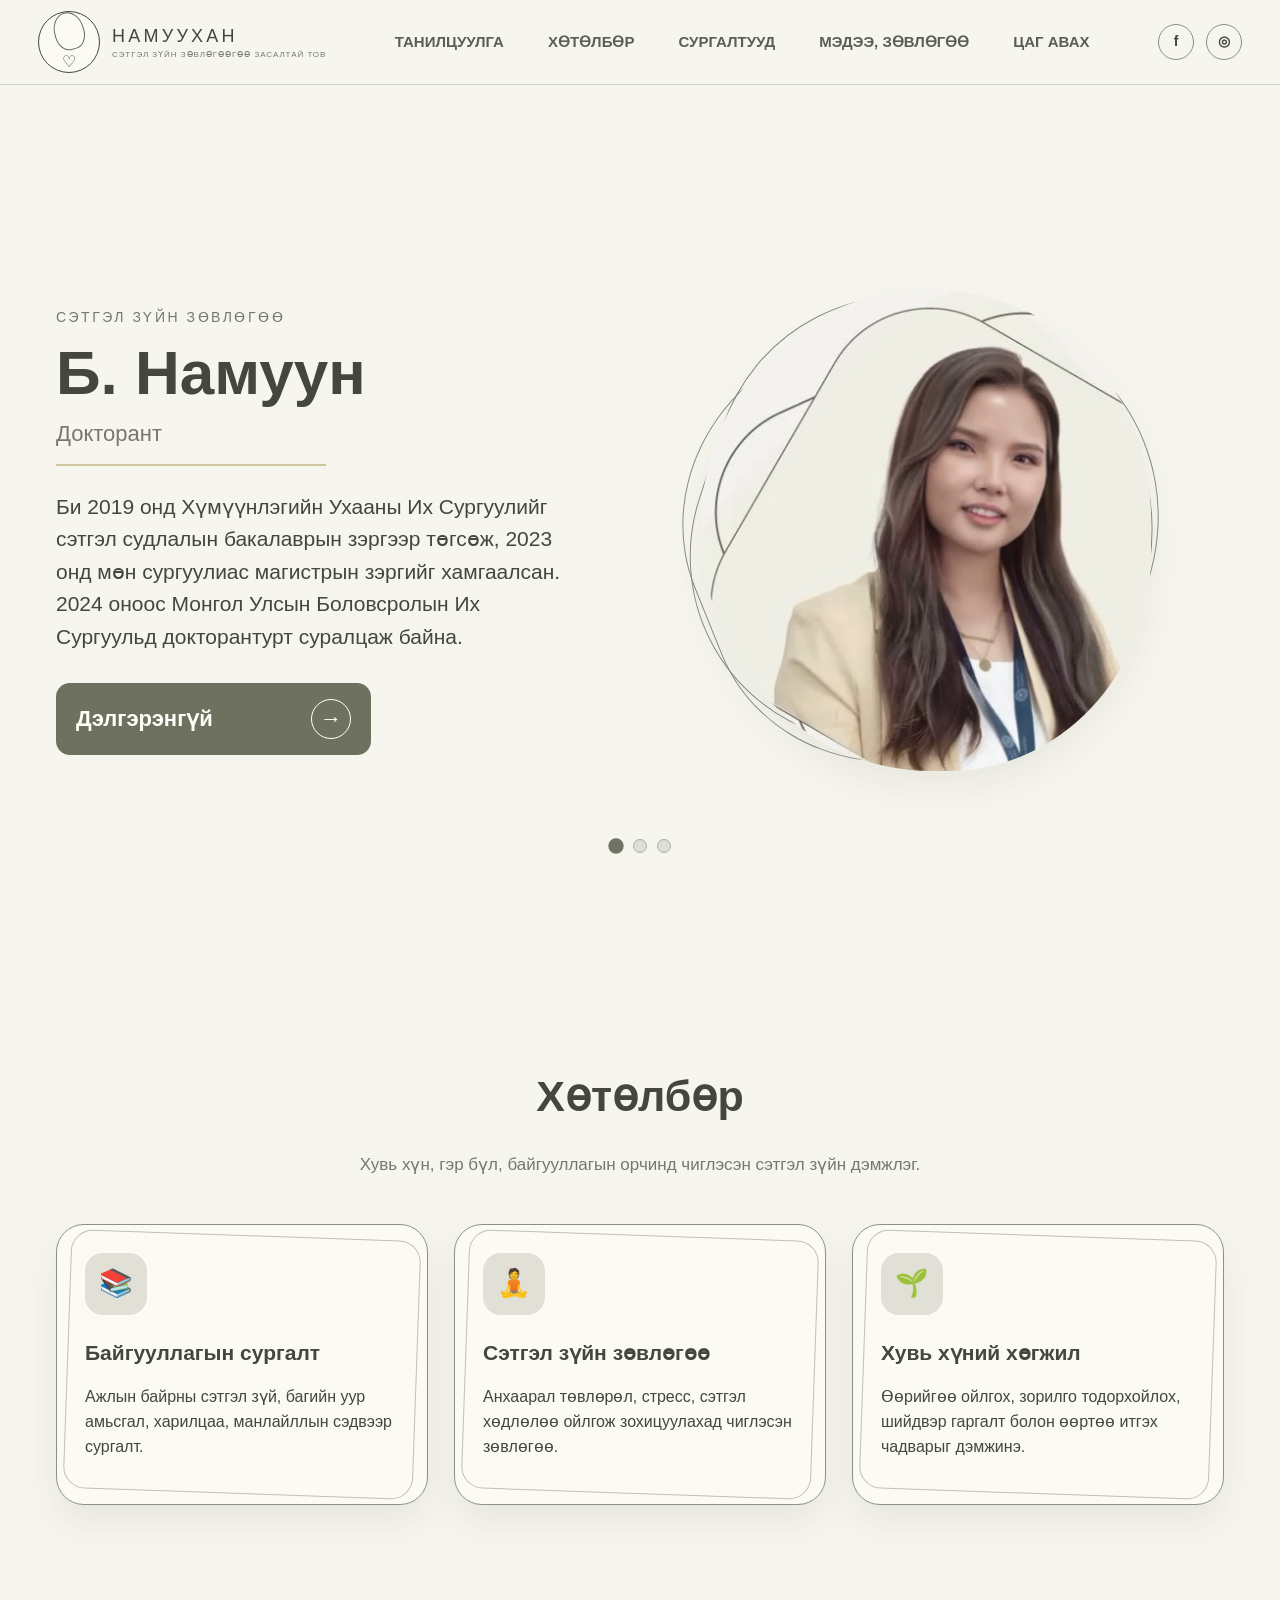
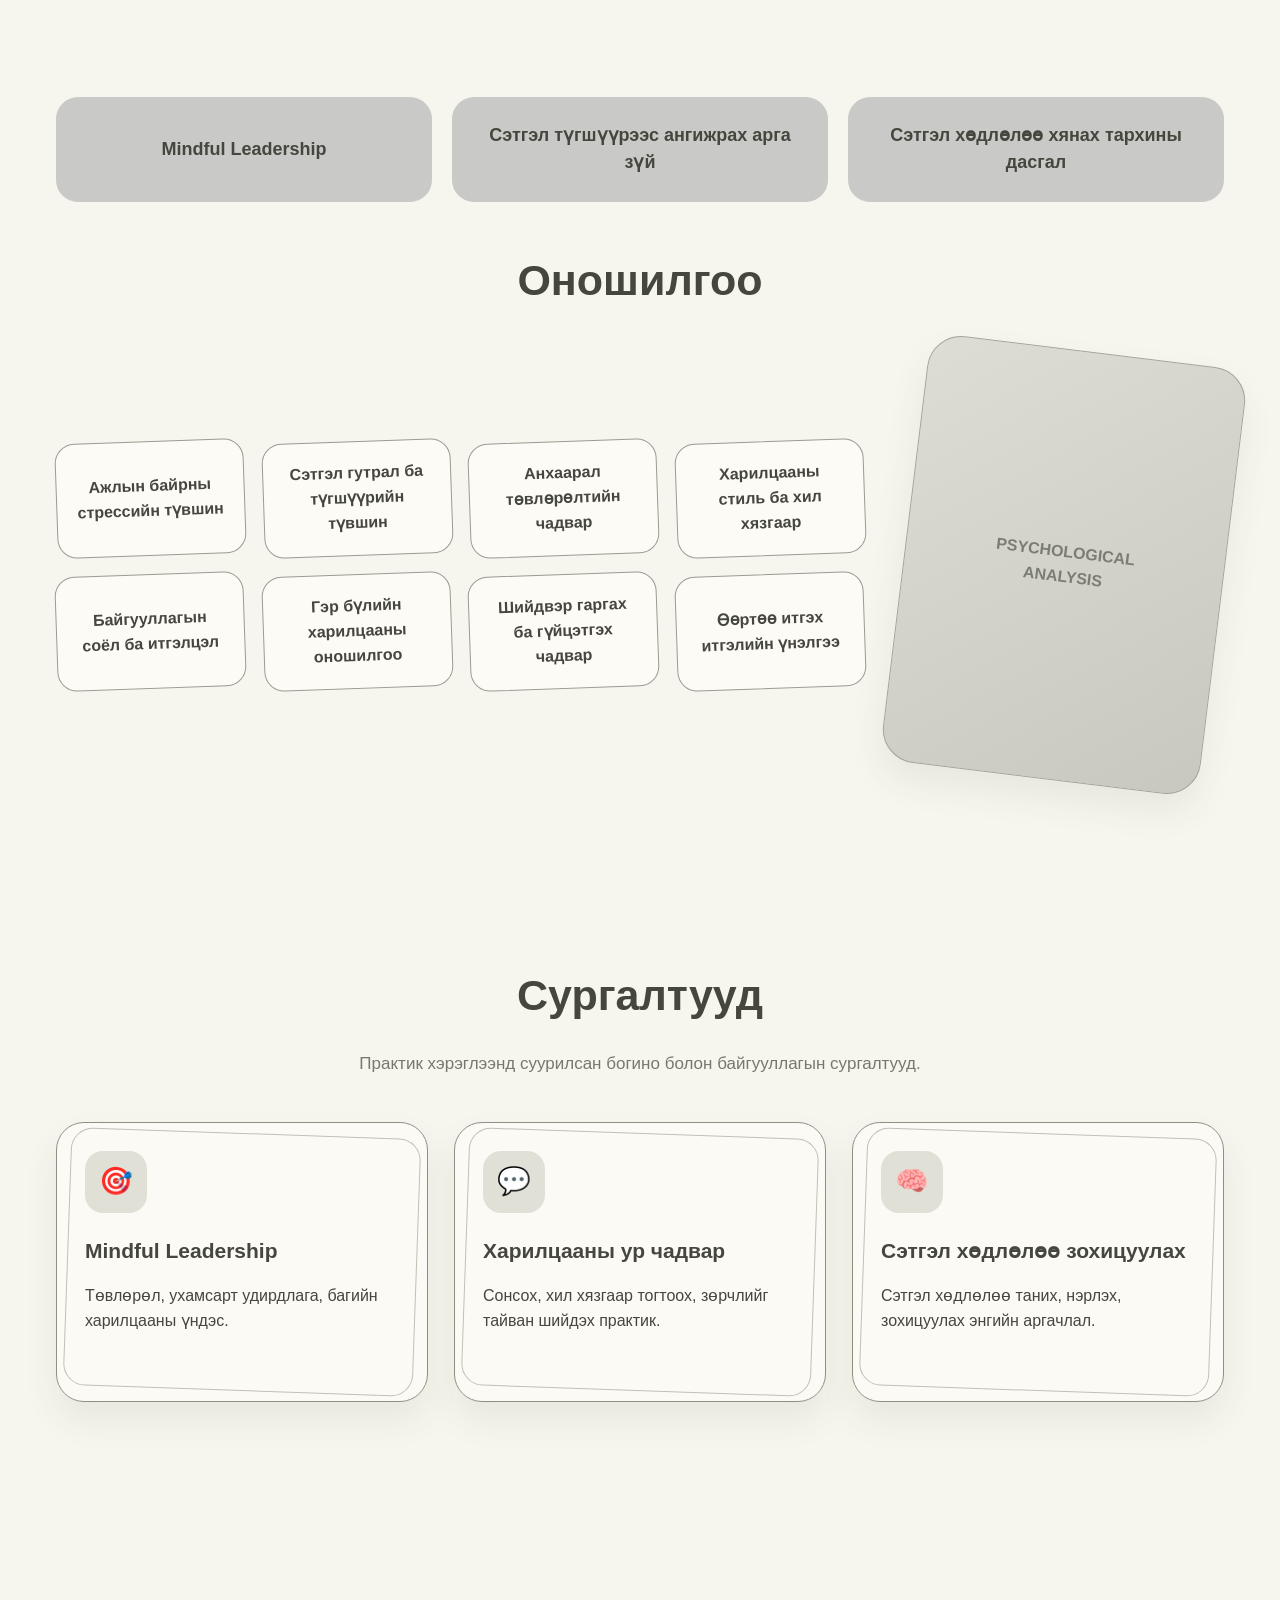
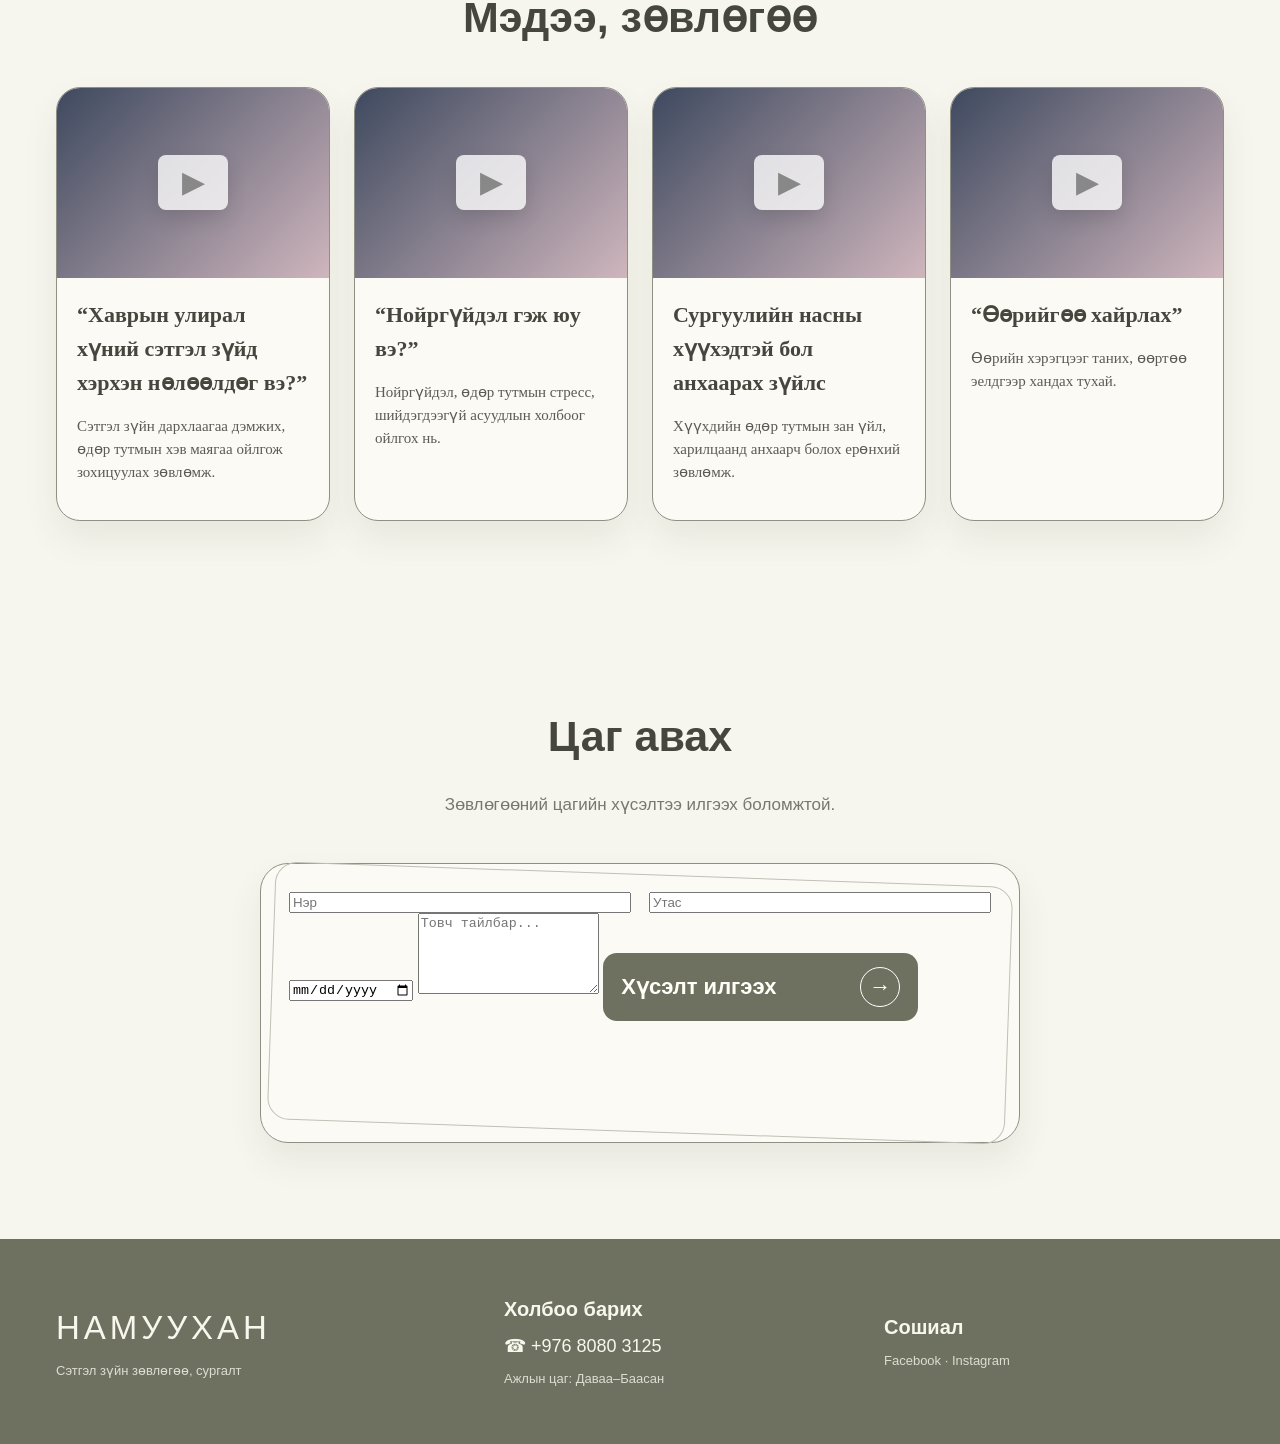
==== commit 88733a42: "Complete redesign and functional slider" ====
--- a/index.html
+++ b/index.html
@@ -1,240 +1,481 @@
-<!DOCTYPE html>
+<!doctype html>
 <html lang="mn">
 <head>
-    <meta charset="UTF-8">
-    <meta name="viewport" content="width=device-width, initial-scale=1.0">
-    <title>Намуухан Сэтгэл Зүйн Зөвлөгөө Заслын Төв</title>
-    <!-- FontAwesome Айкон санг холбох -->
-    <link rel="stylesheet" href="https://cdnjs.cloudflare.com/ajax/libs/font-awesome/6.4.0/css/all.min.css">
-    <link rel="stylesheet" href="style.css">
+<meta charset="utf-8">
+<meta name="viewport" content="width=device-width, initial-scale=1">
+<title>Намуун — Сэтгэл зүйн зөвлөгөө</title>
+<style>
+  :root{
+    --bg:#f7f6ee;
+    --paper:#fbfaf4;
+    --ink:#45463d;
+    --muted:#77786d;
+    --olive:#6f7160;
+    --line:#a6a79a;
+    --soft:#e9e8de;
+    --accent:#cfc69f;
+    --white:#fffef9;
+    --shadow:0 18px 35px rgba(60,61,52,.08);
+  }
+  *{box-sizing:border-box}
+  html{scroll-behavior:smooth}
+  body{
+    margin:0;
+    font-family:Arial, Helvetica, sans-serif;
+    background:var(--bg);
+    color:var(--ink);
+    line-height:1.55;
+  }
+  a{color:inherit;text-decoration:none}
+  .shell{max-width:1450px;margin:auto}
+
+  /* ===== HOVER EFFECTS ===== */
+  .brand, nav a, .social span, .btn, .card, .pill, .diag, .news-card, .play{
+    transition:
+      color .25s ease,
+      background-color .25s ease,
+      border-color .25s ease,
+      box-shadow .25s ease,
+      transform .25s ease,
+      opacity .25s ease;
+  }
+  header{
+    position:sticky;top:0;z-index:50;
+    background:rgba(247,246,238,.94);
+    backdrop-filter:blur(10px);
+    border-bottom:1px solid rgba(130,131,120,.35);
+  }
+  .nav{
+    min-height:84px;
+    display:flex;align-items:center;gap:32px;
+    padding:10px 38px;
+  }
+  .brand{
+    display:flex;align-items:center;gap:12px;
+    min-width:250px;
+  }
+  .brand-mark{
+    width:62px;height:62px;border:1.5px solid var(--ink);
+    border-radius:50%;
+    display:grid;place-items:center;
+    position:relative;background:var(--paper);
+  }
+  .brand-mark:before{
+    content:"";
+    width:28px;height:36px;border:1.5px solid var(--ink);
+    border-radius:50% 50% 42% 42%;
+    transform:rotate(-16deg);
+    opacity:.8;
+  }
+  .brand-text{letter-spacing:.18em;font-size:18px}
+  .brand:hover .brand-text{color:var(--olive)}
+  .brand:hover .brand-mark{border-color:var(--olive);background:#eeeee4}
+  .brand:hover .brand-mark:before{border-color:var(--olive)}
+  .brand-sub{
+    display:block;letter-spacing:.12em;font-size:8px;color:var(--muted);
+    margin-top:-2px;
+  }
+  nav{display:flex;justify-content:center;gap:44px;flex:1}
+  nav a{font-weight:700;font-size:15px;color:#5c5d54;position:relative;padding:7px 0}
+  nav a:after{
+    content:"";position:absolute;left:0;bottom:0;width:0;height:2px;
+    background:var(--olive);transition:width .25s ease;
+  }
+  nav a:hover{color:var(--olive)}
+  nav a:hover:after{width:100%}
+
+  .social span{cursor:pointer;background:transparent}
+  .social span:hover{
+    background:var(--olive);color:var(--white);border-color:var(--olive);
+    transform:translateY(-3px);box-shadow:0 8px 18px rgba(60,61,52,.14);
+  }
+  .social{display:flex;gap:12px}
+  .social span{
+    width:36px;height:36px;border:1px solid #8b8c81;border-radius:50%;
+    display:grid;place-items:center;font-weight:700;font-size:14px;
+  }
+  main{overflow:hidden}
+  section{padding:96px 56px}
+  .hero{
+    min-height:700px;
+    position:relative;
+    overflow:hidden;
+  }
+  .hero-slider{position:relative;min-height:700px}
+  .hero-slide{
+    position:absolute;inset:0;
+    display:grid;grid-template-columns:1fr 1.15fr;align-items:center;gap:55px;
+    opacity:0;transform:translateX(70px);pointer-events:none;
+    transition:opacity .65s ease,transform .65s ease;
+  }
+  .hero-slide.active{opacity:1;transform:translateX(0);pointer-events:auto}
+  .hero-copy{max-width:730px}
+  .eyebrow{font-size:14px;letter-spacing:.18em;text-transform:uppercase;color:var(--muted);margin-bottom:12px}
+  h1{font-size:62px;line-height:1.05;margin:0 0 12px;font-weight:800}
+  h2{margin:0 0 32px;text-align:center;font-size:43px;line-height:1.1}
+  h3{margin:0 0 12px;font-size:21px}
+  .role{font-size:22px;color:#77776e;padding-bottom:12px;border-bottom:2px solid var(--accent);width:max-content;min-width:270px;transition:color .25s ease,border-color .25s ease}
+  .role:hover{color:var(--olive);border-color:var(--olive)}
+  .hero-copy p{font-size:21px;margin:25px 0 30px}
+  .btn{display:inline-flex;align-items:center;justify-content:space-between;gap:24px;background:var(--olive);color:#fffef8;border-radius:14px;padding:14px 18px;min-width:315px;font-size:22px;font-weight:700;border:2px solid var(--olive)}
+  .btn:hover{background:#888a74;color:#fffef8;border-color:#4f5145;transform:translateY(-4px);box-shadow:0 12px 26px rgba(60,61,52,.18)}
+  .btn:hover .circle{background:#fffef8;color:var(--olive);border-color:#fffef8}
+  .btn .circle{width:40px;height:40px;border-radius:50%;border:1px solid #fff;display:grid;place-items:center;font-size:22px;transition:.25s ease}
+  .portrait-wrap{position:relative;display:flex;justify-content:center;align-items:center;min-height:550px}
+  .portrait-wrap:before,.portrait-wrap:after{content:"";position:absolute;border:1px solid #8b8c81;width:450px;height:450px;border-radius:46% 54% 55% 45%;transform:rotate(18deg);transition:border-color .35s ease,transform .5s ease}
+  .portrait-wrap:after{transform:rotate(-22deg);width:470px;height:430px}
+  .portrait-wrap:hover:before{border-color:#6f7160;transform:rotate(10deg) scale(1.02)}
+  .portrait-wrap:hover:after{border-color:#a89f78;transform:rotate(-16deg) scale(1.02)}
+  .portrait{position:relative;z-index:2;width:450px;height:480px;object-fit:cover;border-radius:50% 48% 46% 52%;filter:saturate(.86) contrast(.96);box-shadow:var(--shadow);transition:transform .5s ease,filter .35s ease}
+  .portrait:hover{transform:scale(1.025);filter:saturate(.95) contrast(1)}
+  .dots{position:absolute;left:50%;bottom:28px;transform:translateX(-50%);display:flex;gap:10px;justify-content:center;margin:0;z-index:10}
+  .dot{width:14px;height:14px;padding:0;border:1px solid #aaa;border-radius:50%;background:#dfdfd8;cursor:pointer;transition:background-color .25s ease,transform .25s ease,border-color .25s ease}
+  .dot:hover{transform:scale(1.2);border-color:#6f7160}
+  .dot.active{background:#707265;border-color:#707265;transform:scale(1.1)}
+  .section-head{max-width:860px;margin:0 auto 45px;text-align:center}
+  .section-head p{color:var(--muted);font-size:17px}
+  .cards{
+    display:grid;grid-template-columns:repeat(3,1fr);gap:26px;
+  }
+  .card{
+    background:rgba(255,254,249,.56);border:1.5px solid #8f9084;
+    border-radius:28px;padding:28px;min-height:280px;position:relative;
+    box-shadow:var(--shadow);
+  }
+  .card:hover{
+    transform:translateY(-8px);
+    background:#efeee4;
+    border-color:var(--olive);
+    box-shadow:0 24px 45px rgba(60,61,52,.16);
+  }
+  .card:hover .icon{background:var(--olive);color:var(--white);transform:scale(1.06)}
+  .card:after{
+    content:"";position:absolute;inset:10px;border:1px solid #c0c0b6;
+    border-radius:22px;transform:rotate(2deg);pointer-events:none;
+  }
+  .icon{
+    width:62px;height:62px;border-radius:18px;background:#e1e0d7;
+    display:grid;place-items:center;font-size:27px;margin-bottom:22px
+  }
+  .programs .pill-row{
+    display:grid;grid-template-columns:repeat(3,1fr);gap:20px;margin-bottom:55px;
+  }
+  .pill{
+    background:#c9c9c7;border:1.5px solid transparent;border-radius:22px;padding:24px 20px;
+    text-align:center;font-weight:800;font-size:18px;min-height:90px;
+    display:grid;place-items:center;cursor:pointer;
+  }
+  .pill:hover{
+    background:#dedcc9;color:#4b4d42;border-color:var(--olive);
+    transform:translateY(-5px);box-shadow:0 12px 25px rgba(60,61,52,.12);
+  }
+  .diagnosis{
+    display:grid;grid-template-columns:1fr 320px;gap:40px;align-items:center;
+  }
+  .diagnosis-grid{
+    display:grid;grid-template-columns:repeat(4,1fr);gap:18px;
+  }
+  .diag{
+    min-height:115px;background:rgba(255,254,249,.65);
+    border:1.5px solid #9a9b91;border-radius:20px;
+    display:grid;place-items:center;text-align:center;padding:18px;font-weight:700;
+    transform:rotate(-2deg);cursor:pointer;
+  }
+  .diag:hover{
+    background:#ebe9db;border-color:var(--olive);color:#555748;
+    transform:rotate(0deg) translateY(-5px);
+    box-shadow:0 14px 28px rgba(60,61,52,.13);
+  }
+  .device{
+    height:430px;border:1px solid #a2a39a;border-radius:34px;
+    background:linear-gradient(145deg,#ddddd5,#c8c8bf);
+    transform:rotate(7deg);
+    display:grid;place-items:center;box-shadow:var(--shadow);
+    font-weight:800;color:#7c7d72;text-align:center;padding:30px;
+  }
+  .news{
+    display:grid;grid-template-columns:repeat(4,1fr);gap:24px;
+  }
+  .news-card{
+    background:var(--paper);border:1.5px solid #8f9084;border-radius:24px;
+    overflow:hidden;box-shadow:var(--shadow);
+  }
+  .news-card:hover{
+    transform:translateY(-7px);
+    border-color:var(--olive);
+    background:#f0efe6;
+    box-shadow:0 18px 34px rgba(60,61,52,.14);
+  }
+  .news-card:hover .thumb{filter:saturate(1.15) brightness(.96)}
+  .news-card:hover .play{background:var(--olive);color:var(--white);transform:scale(1.07)}
+  .thumb{
+    height:190px;background:linear-gradient(135deg,#2c887f,#e2f1d9);
+    display:grid;place-items:center;position:relative;
+  }
+  .thumb:nth-child(odd){background:linear-gradient(135deg,#3e495f,#cfb6bd)}
+  .play{
+    width:70px;height:55px;background:rgba(255,255,255,.78);border-radius:8px;
+    display:grid;place-items:center;font-size:30px;color:#888;
+    box-shadow:0 8px 20px rgba(0,0,0,.12);
+  }
+  .news-body{padding:20px}
+  .news-body h3{font-family:Georgia,serif;font-size:22px}
+  .news-body p{font-family:Georgia,serif;font-size:15px;color:#5a5b54}
+  footer{
+    background:var(--olive);color:#f8f7ee;padding:55px 56px;
+  }
+  .footer-inner{display:grid;grid-template-columns:1.2fr 1fr 1fr;gap:40px;align-items:center}
+  .footer-logo{font-size:33px;letter-spacing:.12em}
+  .contact strong{display:block;font-size:20px;margin-bottom:8px}
+  .contact a{font-size:18px}
+  .small{font-size:13px;opacity:.8;margin-top:8px}
+  .fade-up{opacity:0;transform:translateY(20px);transition:.65s ease}
+  .fade-up.show{opacity:1;transform:none}
+  .menu-btn{display:none}
+  @media (max-width:1050px){
+    nav{gap:20px}
+    .nav{padding:10px 20px}.brand{min-width:auto}
+    .hero{min-height:760px}
+    .hero-slider{min-height:760px}
+    .hero-slide{grid-template-columns:1fr;gap:10px;text-align:center;padding-bottom:70px}
+    .hero-copy{text-align:center;margin:auto}
+    .role{margin:auto}.portrait-wrap{min-height:450px}.portrait{width:380px;height:410px}
+    .cards{grid-template-columns:repeat(2,1fr)}
+    .diagnosis{grid-template-columns:1fr}.diagnosis-grid{grid-template-columns:repeat(2,1fr)}
+    .news{grid-template-columns:repeat(2,1fr)}
+    .footer-inner{grid-template-columns:1fr}
+  }
+  @media (max-width:760px){
+    .nav{min-height:70px}.brand-text{font-size:15px}
+    nav,.social{display:none}.menu-btn{
+      display:block;margin-left:auto;background:none;border:0;font-size:28px;color:var(--ink)
+    }
+    header.open nav{
+      display:flex;position:absolute;left:0;right:0;top:70px;background:var(--bg);
+      padding:18px 20px;flex-direction:column;gap:18px;border-bottom:1px solid #ccc
+    }
+    section{padding:70px 20px}
+    h1{font-size:43px}.hero-copy p{font-size:17px}
+    .hero{min-height:690px}
+    .hero-slider{min-height:690px}
+    .hero-slide{padding-bottom:65px}
+    .portrait-wrap:before,.portrait-wrap:after{width:320px;height:330px}
+    .portrait{width:300px;height:330px}
+    .cards,.news{grid-template-columns:1fr}
+    .programs .pill-row{grid-template-columns:1fr}
+    .diagnosis-grid{grid-template-columns:1fr 1fr}
+    .btn{min-width:250px;font-size:18px}
+  }
+</style>
 </head>
 <body>
-
-    <!-- Толгойн хэсэг (Header & Navigation) -->
-    <header>
-        <div class="container">
-            <div class="logo">
-                <img src="photo/logo.png" alt="Намуухан лого">
-            </div>
-            <nav>
-                <ul>
-                    <li><a href="#hero">Танилцуулга</a></li>
-                    <li><a href="#program">Хөтөлбөр</a></li>
-                    <li><a href="#training">Сургалтууд</a></li>
-                    <li><a href="#news">Мэдээ, зөвлөгөө</a></li>
-                    <li><a href="https://docs.google.com/forms/d/e/1FAIpQLScm4KxN1kS_x_J6R3W-R_2_S1_1_S_S_S_S_S/viewform" target="_blank" class="nav-contact-btn">Цаг авах</a></li>
-                </ul>
-            </nav>
-            <div class="social-icons">
-                <a href="https://facebook.com" target="_blank"><i class="fab fa-facebook-f"></i></a>
-                <a href="https://instagram.com" target="_blank"><i class="fab fa-instagram"></i></a>
-            </div>
-        </div>
-    </header>
-
-    <!-- Үндсэн хэсэг (Hero Section / Slider) -->
-    <section id="hero">
-        <div class="container hero-slider-container">
-            <!-- Слайд 1: Профайл -->
-            <div class="hero-slide active">
-                <div class="text-content">
-                    <h1>Б. Намуун</h1>
-                    <p class="subtitle">Докторант</p>
-                    <p>Би 2019 онд Хүмүүнлэгийн Ухааны Их Сургуулийг сэтгэл судлалын бакалаврын зэрэгтэй төгсөж, 2023 онд мөн сургуулиас магистрын зэрэг хамгаалсан. 2024 оноос Монгол Улсын Боловсролын Их Сургуульд докторантур суралцаж байна.</p>
-                    <a href="#program" class="btn">Дэлгэрэнгүй <i class="fas fa-arrow-right"></i></a>
-                </div>
-                <div class="image-content">
-                    <div class="blob-frame">
-                        <img src="photo/namuun.png" alt="Б. Намуун">
-                    </div>
-                </div>
-            </div>
-
-            <!-- Слайд 2: Сэтгэл зүйн ярилцлага -->
-            <div class="hero-slide">
-                <div class="text-content">
-                    <h2>Сэтгэл зүйтэйгээ ярилцах нь дотор хүнтэйгээ холбогдох эхний алхам юм.</h2>
-                    <ul class="hero-list">
-                        <li>Та сүүлийн үед дотор хүнтэйгээ ярилцсан уу?</li>
-                        <li>Яагаад бухимдаад байгаагаа ойлгохгүй байна уу?</li>
-                        <li>Таны сэтгэл тавгүй, тодорхойгүй мэдрэмж төрөөд байна уу?</li>
-                        <li>"Би яг юу хүсээд байна" гэсэн асуултад хариулах хэцүү байна уу?</li>
-                    </ul>
-                    <a href="https://docs.google.com/forms/d/e/1FAIpQLScm4KxN1kS_x_J6R3W-R_2_S1_1_S_S_S_S_S/viewform" target="_blank" class="btn">Дэлгэрэнгүй <i class="fas fa-arrow-right"></i></a>
-                </div>
-                <div class="image-content">
-                    <div class="blob-frame">
-                        <img src="photo/slide2.png" alt="Сэтгэл зүй">
-                    </div>
-                </div>
-            </div>
-
-            <!-- Слайд 3: Төвийн танилцуулга -->
-            <div class="hero-slide">
-                <div class="text-content">
-                    <h2>Намуухан сэтгэл зүйн зөвлөгөө заслын төв</h2>
-                    <p>Бид хүнийг зөвхөн <strong>"ОНОШЛОХ"</strong> биш, кариер тухайн хүний дотоод нөөц боломжийг нээж, сэтгэл зүйн дархлааг тогтоож, амьдралын чанарыг сайжруулахад чиглэсэн мэргэжлийн зөвлөгөө, засал үйлчилгээ үзүүлдэг.</p>
-                    <a href="https://docs.google.com/forms/d/e/1FAIpQLScm4KxN1kS_x_J6R3W-R_2_S1_1_S_S_S_S_S/viewform" target="_blank" class="btn">Дэлгэрэнгүй <i class="fas fa-arrow-right"></i></a>
-                </div>
-                <div class="image-content">
-                    <div class="blob-frame">
-                        <img src="photo/slide3.png" alt="Төвийн байр">
-                    </div>
-                </div>
-            </div>
-        </div>
-
-        <!-- Слайдерын цэгүүд -->
-        <div class="slider-dots">
-            <span class="dot active" onclick="setSlide(0)"></span>
-            <span class="dot" onclick="setSlide(1)"></span>
-            <span class="dot" onclick="setSlide(2)"></span>
-        </div>
-    </section>
-
-    <!-- Хөтөлбөр хэсэг (Programs) -->
-    <section id="program">
-        <div class="container">
-            <h2>Хөтөлбөр</h2>
-            <div class="program-grid">
-                <div class="program-card">
-                    <div class="icon">
-                        <img src="photo/training.png" alt="Байгууллагын сургалт">
-                    </div>
-                    <h3>01 Байгууллагын сургалт</h3>
-                    <p>Ажилчдын сэтгэл ханамж бол байгууллагын хамгийн том хөрөнгө оруулалт юм. Хамт олноо сэтгэл зүйн стрессээс хамгаалж, уур амьсгалыг эрүүлжүүлснээр ажлын бүтээмж дээшилнэ.</p>
-                </div>
-                <div class="program-card">
-                    <div class="icon">
-                        <img src="photo/consulting.png" alt="Ганцаарчилсан зөвлөгөө">
-                    </div>
-                    <h3>02 Ганцаарчилсан зөвлөгөө</h3>
-                    <p>Өөрийгөө сонсохоос бүх өөрчлөлт эхэлдэг. Танд тулгарч буй асуудлыг бид нууцлалын өндөр түвшинд сонсож, туслахад бэлэн. Түгшүүр, айдсаа даван туулах арга замаа цугтаа олоорой.</p>
-                </div>
-                <div class="program-card">
-                    <div class="icon">
-                        <img src="photo/neuro.png" alt="Тархины нейрофитнес">
-                    </div>
-                    <h3>03 Тархины нейрофитнес</h3>
-                    <p>Тархиа дасгалжуулж, оюуны чадамжаа шинэ түвшинд гаргаарай. Сэтгэл засал болон нейротренинг хосолсон шинэлэг арга барилаар төвлөрөл, ой тогтоолтоо сайжруулж, стрессээ удирдаж сурна.</p>
-                </div>
-            </div>
-        </div>
-    </section>
-
-    <!-- Сургалтууд хэсэг (Trainings) -->
-    <section id="training">
-        <div class="container">
-             <h2>Сургалтууд</h2>
-             <div class="training-grid">
-                 <a href="#" class="btn-outline">Burnout-аас сэргийлэх нь</a>
-                 <a href="#" class="btn-outline">Сэтгэл зүйн боловсролтой эцэг эх</a>
-                 <a href="#" class="btn-outline">Оюуны төвлөрөл ба Бүтээмж</a>
-                 <a href="#" class="btn-outline">Мэргэжлийн харилцаа ба Сэтгэл зүйн хил хязгаар</a>
-                 <a href="#" class="btn-outline">Мэдрэмжээ удирдаж нормоо таних нь</a>
-                 <a href="#" class="btn-outline">Нойрны хямрал засах</a>
-                 <a href="#" class="btn-outline">Mindful Leadership</a>
-                 <a href="#" class="btn-outline">Сэтгэл түгшүүрээс ангижрах арга зүй</a>
-                 <a href="#" class="btn-outline">Сэтгэл засалчтай хийх тархины дасгал</a>
-             </div>
-        </div>
-    </section>
-
-    <!-- Оношилгоо хэсэг (Diagnostics) -->
-    <section id="diagnostics">
-        <div class="container">
-            <h2>Оношилгоо</h2>
-            <div class="diagnostics-wrapper">
-                <div class="diagnostics-grid">
-                    <div class="diagnostic-card">Ажлын байрны стрессийн түвшин</div>
-                    <div class="diagnostic-card">Сэтгэл гутрал ба Түгшүүрийн түвшин</div>
-                    <div class="diagnostic-card">Анхаарал төвлөрөлтийн чадвар</div>
-                    <div class="diagnostic-card">Харилцааны стиль ба Хий хязгаар</div>
-                    <div class="diagnostic-card">Байгууллагын соёл ба Итгэлцэл</div>
-                    <div class="diagnostic-card">Гэр бүлийн харилцааны оношилгоо</div>
-                    <div class="diagnostic-card">Шийдвэр гаргах ба Гүйцэтгэх чадвар</div>
-                    <div class="diagnostic-card">Өөртөө итгэх итгэлийн үнэлгээ</div>
-                </div>
-                <div class="diagnostics-image">
-                    <img src="photo/neuro-screen.png" alt="EEG Оношилгоо">
-                </div>
-            </div>
-        </div>
-    </section>
-
-    <!-- Мэдээ, зөвлөгөө хэсэг (News & Videos) -->
-    <section id="news">
-        <div class="container">
-            <h2>Мэдээ, зөвлөгөө</h2>
-            <div class="news-grid">
-                 <div class="video-card">
-                     <div class="video-thumbnail">
-                         <img src="photo/video1.png" alt="Video 1">
-                         <div class="play-btn"><i class="fas fa-play"></i></div>
-                     </div>
-                     <div class="video-info">
-                         <h3>“ Хайрын улирал хүний сэтгэл зүйд хэрхэн нөлөөлдөг вэ? ”</h3>
-                         <p>Сэтгэл зүйн дарамтанд орохгүйгээр суралцах, амьдрах орчинг бүрдүүлж, хүүхдийнхээ сурах эрмэлзлийг хэрхэн дэмжих вэ?</p>
-                     </div>
-                 </div>
-
-                 <div class="video-card">
-                     <div class="video-thumbnail">
-                         <img src="photo/video2.png" alt="Video 2">
-                         <div class="play-btn"><i class="fas fa-play"></i></div>
-                     </div>
-                     <div class="video-info">
-                         <h3>“ Нөхөрлөлд гэж юу вэ? ”</h3>
-                         <p>Нөхөрлөл бол бие биенийхээ дотоод ертөнцийг ойлгож, дэмжих үйл явц юм. Таны найз нөхдийн харилцаа эрүүл байна уу?</p>
-                     </div>
-                 </div>
-
-                 <div class="video-card">
-                     <div class="video-thumbnail">
-                         <img src="photo/video3.png" alt="Video 3">
-                         <div class="play-btn"><i class="fas fa-play"></i></div>
-                     </div>
-                     <div class="video-info">
-                         <h3>“ Сургуулийн насны хүүхдэд бол анхаарлаа түр нь хандуулаарай... ”</h3>
-                         <p>Хүүхдийн суралцах сонирхлыг бууруулахгүйгээр хичээл болон сэтгэл зүйн тэнцвэрийг хадгалахад эцэг эхийн оролцоо чухал.</p>
-                     </div>
-                 </div>
-
-                 <div class="video-card">
-                     <div class="video-thumbnail">
-                         <img src="photo/video4.png" alt="Video 4">
-                         <div class="play-btn"><i class="fas fa-play"></i></div>
-                     </div>
-                     <div class="video-info">
-                         <h3>“ ӨӨРИЙГӨӨ ХАЙРЛАХ ”</h3>
-                         <p>Өөрийгөө хайрлах гэдэг нь өөрийнхөө бүх мэдрэмжийг хүлээн зөвшөөрч, өөртөө цаг гаргаж, сэтгэл зүйн хил хязгаараа хамгаалахыг хэлнэ.</p>
-                     </div>
-                 </div>
-            </div>
-        </div>
-    </section>
-
-    <!-- Хөл хэсэг (Footer) -->
-    <footer>
-        <div class="container footer-content">
-            <div class="footer-logo">
-                 <img src="photo/logo.png" alt="Намуухан лого">
-                 <p>Сэтгэл зүйн зөвлөгөө заслын төв</p>
-            </div>
-            <div class="contact-info">
-                <h3>Холбоо барих</h3>
-                <p><i class="fas fa-phone"></i> +976 8080 3125</p>
-                <p><i class="fab fa-facebook"></i> Сэтгэл зүйч Б.Намуун</p>
-                <p><i class="fab fa-instagram"></i> Namu_ann</p>
-                <p><i class="fas fa-envelope"></i> namuun.psychologist@gmail.com</p>
-            </div>
-        </div>
-        <div class="footer-bottom">
-            <p>Итгэл сургалтын төв - Вэбсайт хөгжүүлсэн</p>
-        </div>
-    </footer>
-
-    <!-- JavaScript холбох -->
-    <script src="script.js"></script>
+<header id="header">
+  <div class="nav shell">
+    <a class="brand" href="#home" aria-label="Намуун">
+      <div class="brand-mark">♡</div>
+      <div>
+        <div class="brand-text">НАМУУХАН</div>
+        <span class="brand-sub">СЭТГЭЛ ЗҮЙН ЗӨВЛӨГӨӨГӨӨ ЗАСАЛТАЙ ТОВ</span>
+      </div>
+    </a>
+    <nav>
+      <a href="#about">ТАНИЛЦУУЛГА</a>
+      <a href="#programs">ХӨТӨЛБӨР</a>
+      <a href="#training">СУРГАЛТУУД</a>
+      <a href="#news">МЭДЭЭ, ЗӨВЛӨГӨӨ</a>
+      <a href="#booking">ЦАГ АВАХ</a>
+    </nav>
+    <div class="social">
+      <span>f</span><span>◎</span>
+    </div>
+    <button class="menu-btn" onclick="toggleMenu()" aria-label="Menu">☰</button>
+  </div>
+</header>
+
+<main>
+<section id="home" class="hero shell">
+  <div class="hero-slider" id="heroSlider">
+    <div class="hero-slide active">
+      <div class="hero-copy">
+        <div class="eyebrow">Сэтгэл зүйн зөвлөгөө</div>
+        <h1>Б. Намуун</h1>
+        <div class="role">Докторант</div>
+        <p>Би 2019 онд Хүмүүнлэгийн Ухааны Их Сургуулийг сэтгэл судлалын бакалаврын зэргээр төгсөж, 2023 онд мөн сургуулиас магистрын зэргийг хамгаалсан. 2024 оноос Монгол Улсын Боловсролын Их Сургуульд докторантурт суралцаж байна.</p>
+        <a class="btn" href="#about">Дэлгэрэнгүй <span class="circle">→</span></a>
+      </div>
+      <div class="portrait-wrap"><img class="portrait" src="[data-uri]" alt="Б. Намуун" /></div>
+    </div>
+    <div class="hero-slide">
+      <div class="hero-copy">
+        <div class="eyebrow">Хувь хүний хөгжил</div>
+        <h1>Өөрийгөө ойлгох</h1>
+        <div class="role">Сэтгэл зүйн дэмжлэг</div>
+        <p>Өдөр тутмын стресс, сэтгэл хөдлөл, харилцааны асуудлаа илүү ойлгомжтойгоор таньж, өөрт тохирсон арга барил бий болгоход чиглэсэн зөвлөгөө.</p>
+        <a class="btn" href="#programs">Хөтөлбөр үзэх <span class="circle">→</span></a>
+      </div>
+      <div class="portrait-wrap"><img class="portrait" src="[data-uri]" alt="Сэтгэл зүйн зөвлөгөө" /></div>
+    </div>
+    <div class="hero-slide">
+      <div class="hero-copy">
+        <div class="eyebrow">Байгууллагын сургалт</div>
+        <h1>Mindful Leadership</h1>
+        <div class="role">Сургалт · Семинар</div>
+        <p>Манлайлал, багийн харилцаа, анхаарал төвлөрөл болон ажлын байрны сэтгэл зүйн орчныг дэмжих практик сургалтууд.</p>
+        <a class="btn" href="#training">Сургалтууд харах <span class="circle">→</span></a>
+      </div>
+      <div class="portrait-wrap"><img class="portrait" src="[data-uri]" alt="Mindful Leadership" /></div>
+    </div>
+    <div class="dots" id="heroDots">
+      <button class="dot active" type="button" aria-label="1-р баннер"></button>
+      <button class="dot" type="button" aria-label="2-р баннер"></button>
+      <button class="dot" type="button" aria-label="3-р баннер"></button>
+    </div>
+  </div>
+</section>
+
+<section id="about" class="shell">
+  <div class="section-head fade-up">
+    <h2>Хөтөлбөр</h2>
+    <p>Хувь хүн, гэр бүл, байгууллагын орчинд чиглэсэн сэтгэл зүйн дэмжлэг.</p>
+  </div>
+  <div class="cards">
+    <article class="card fade-up"><div class="icon">📚</div><h3>Байгууллагын сургалт</h3><p>Ажлын байрны сэтгэл зүй, багийн уур амьсгал, харилцаа, манлайллын сэдвээр сургалт.</p></article>
+    <article class="card fade-up"><div class="icon">🧘</div><h3>Сэтгэл зүйн зөвлөгөө</h3><p>Анхаарал төвлөрөл, стресс, сэтгэл хөдлөлөө ойлгож зохицуулахад чиглэсэн зөвлөгөө.</p></article>
+    <article class="card fade-up"><div class="icon">🌱</div><h3>Хувь хүний хөгжил</h3><p>Өөрийгөө ойлгох, зорилго тодорхойлох, шийдвэр гаргалт болон өөртөө итгэх чадварыг дэмжинэ.</p></article>
+  </div>
+</section>
+
+<section id="programs" class="programs shell">
+  <div class="pill-row">
+    <div class="pill">Mindful Leadership</div>
+    <div class="pill">Сэтгэл түгшүүрээс ангижрах арга зүй</div>
+    <div class="pill">Сэтгэл хөдлөлөө хянах тархины дасгал</div>
+  </div>
+  <div class="section-head fade-up"><h2>Оношилгоо</h2></div>
+  <div class="diagnosis">
+    <div class="diagnosis-grid">
+      <div class="diag">Ажлын байрны стрессийн түвшин</div>
+      <div class="diag">Сэтгэл гутрал ба түгшүүрийн түвшин</div>
+      <div class="diag">Анхаарал төвлөрөлтийн чадвар</div>
+      <div class="diag">Харилцааны стиль ба хил хязгаар</div>
+      <div class="diag">Байгууллагын соёл ба итгэлцэл</div>
+      <div class="diag">Гэр бүлийн харилцааны оношилгоо</div>
+      <div class="diag">Шийдвэр гаргах ба гүйцэтгэх чадвар</div>
+      <div class="diag">Өөртөө итгэх итгэлийн үнэлгээ</div>
+    </div>
+    <div class="device">PSYCHOLOGICAL<br>ANALYSIS</div>
+  </div>
+</section>
+
+<section id="training" class="shell">
+  <div class="section-head fade-up">
+    <h2>Сургалтууд</h2>
+    <p>Практик хэрэглээнд суурилсан богино болон байгууллагын сургалтууд.</p>
+  </div>
+  <div class="cards">
+    <article class="card fade-up"><div class="icon">🎯</div><h3>Mindful Leadership</h3><p>Төвлөрөл, ухамсарт удирдлага, багийн харилцааны үндэс.</p></article>
+    <article class="card fade-up"><div class="icon">💬</div><h3>Харилцааны ур чадвар</h3><p>Сонсох, хил хязгаар тогтоох, зөрчлийг тайван шийдэх практик.</p></article>
+    <article class="card fade-up"><div class="icon">🧠</div><h3>Сэтгэл хөдлөлөө зохицуулах</h3><p>Сэтгэл хөдлөлөө таних, нэрлэх, зохицуулах энгийн аргачлал.</p></article>
+  </div>
+</section>
+
+<section id="news" class="shell">
+  <div class="section-head fade-up"><h2>Мэдээ, зөвлөгөө</h2></div>
+  <div class="news">
+    <article class="news-card fade-up">
+      <div class="thumb"><div class="play">▶</div></div>
+      <div class="news-body"><h3>“Хаврын улирал хүний сэтгэл зүйд хэрхэн нөлөөлдөг вэ?”</h3><p>Сэтгэл зүйн дархлаагаа дэмжих, өдөр тутмын хэв маягаа ойлгож зохицуулах зөвлөмж.</p></div>
+    </article>
+    <article class="news-card fade-up">
+      <div class="thumb"><div class="play">▶</div></div>
+      <div class="news-body"><h3>“Нойргүйдэл гэж юу вэ?”</h3><p>Нойргүйдэл, өдөр тутмын стресс, шийдэгдээгүй асуудлын холбоог ойлгох нь.</p></div>
+    </article>
+    <article class="news-card fade-up">
+      <div class="thumb"><div class="play">▶</div></div>
+      <div class="news-body"><h3>Сургуулийн насны хүүхэдтэй бол анхаарах зүйлс</h3><p>Хүүхдийн өдөр тутмын зан үйл, харилцаанд анхаарч болох ерөнхий зөвлөмж.</p></div>
+    </article>
+    <article class="news-card fade-up">
+      <div class="thumb"><div class="play">▶</div></div>
+      <div class="news-body"><h3>“Өөрийгөө хайрлах”</h3><p>Өөрийн хэрэгцээг таних, өөртөө эелдгээр хандах тухай.</p></div>
+    </article>
+  </div>
+</section>
+
+<section id="booking" class="shell">
+  <div class="section-head fade-up">
+    <h2>Цаг авах</h2>
+    <p>Зөвлөгөөний цагийн хүсэлтээ илгээх боломжтой.</p>
+  </div>
+  <div class="card fade-up" style="max-width:760px;margin:auto">
+    <form onsubmit="book(event)">
+      <div style="display:grid;grid-template-columns:1fr 1fr;gap:18px">
+        <input required placeholder="Нэр" class="input">
+        <input required type="tel" placeholder="Утас" class="input">
+      </div>
+      <input required type="date" class="input">
+      <textarea required rows="5" placeholder="Товч тайлбар..." class="input"></textarea>
+      <button class="btn" type="submit" style="border:0;cursor:pointer">Хүсэлт илгээх <span class="circle">→</span></button>
+      <div id="msg" style="margin-top:14px;font-weight:700"></div>
+    </form>
+  </div>
+</section>
+</main>
+
+<footer>
+  <div class="footer-inner shell">
+    <div>
+      <div class="footer-logo">НАМУУХАН</div>
+      <div class="small">Сэтгэл зүйн зөвлөгөө, сургалт</div>
+    </div>
+    <div class="contact">
+      <strong>Холбоо барих</strong>
+      <a href="tel:+97680803125">☎ +976 8080 3125</a>
+      <div class="small">Ажлын цаг: Даваа–Баасан</div>
+    </div>
+    <div class="contact">
+      <strong>Сошиал</strong>
+      <div class="small">Facebook · Instagram</div>
+    </div>
+  </div>
+</footer>
+
+<script>
+  function toggleMenu(){document.getElementById('header').classList.toggle('open');}
+
+  const observer = new IntersectionObserver((entries)=>{
+    entries.forEach(entry=>{
+      if(entry.isIntersecting){entry.target.classList.add('show');observer.unobserve(entry.target);}
+    });
+  },{threshold:.12});
+  document.querySelectorAll('.fade-up').forEach(el=>observer.observe(el));
+
+  // ===== HERO BANNER SLIDER =====
+  const heroSlides=document.querySelectorAll('.hero-slide');
+  const heroDots=document.querySelectorAll('#heroDots .dot');
+  const hero=document.getElementById('heroSlider');
+  let heroIndex=0;
+  let heroTimer=null;
+
+  function showHero(index){
+    heroIndex=(index+heroSlides.length)%heroSlides.length;
+    heroSlides.forEach((slide,i)=>slide.classList.toggle('active',i===heroIndex));
+    heroDots.forEach((dot,i)=>dot.classList.toggle('active',i===heroIndex));
+  }
+  function startHeroAutoPlay(){
+    clearInterval(heroTimer);
+    heroTimer=setInterval(()=>showHero(heroIndex+1),5000);
+  }
+  heroDots.forEach((dot,i)=>dot.addEventListener('click',()=>{showHero(i);startHeroAutoPlay();}));
+  hero.addEventListener('mouseenter',()=>clearInterval(heroTimer));
+  hero.addEventListener('mouseleave',startHeroAutoPlay);
+  showHero(0);
+  startHeroAutoPlay();
+
+  function book(e){
+    e.preventDefault();
+    document.getElementById('msg').textContent='Хүсэлт амжилттай илгээгдлээ. Тантай удахгүй холбогдоно.';
+    e.target.reset();
+  }
+</script>
 </body>
-</html>+</html>
